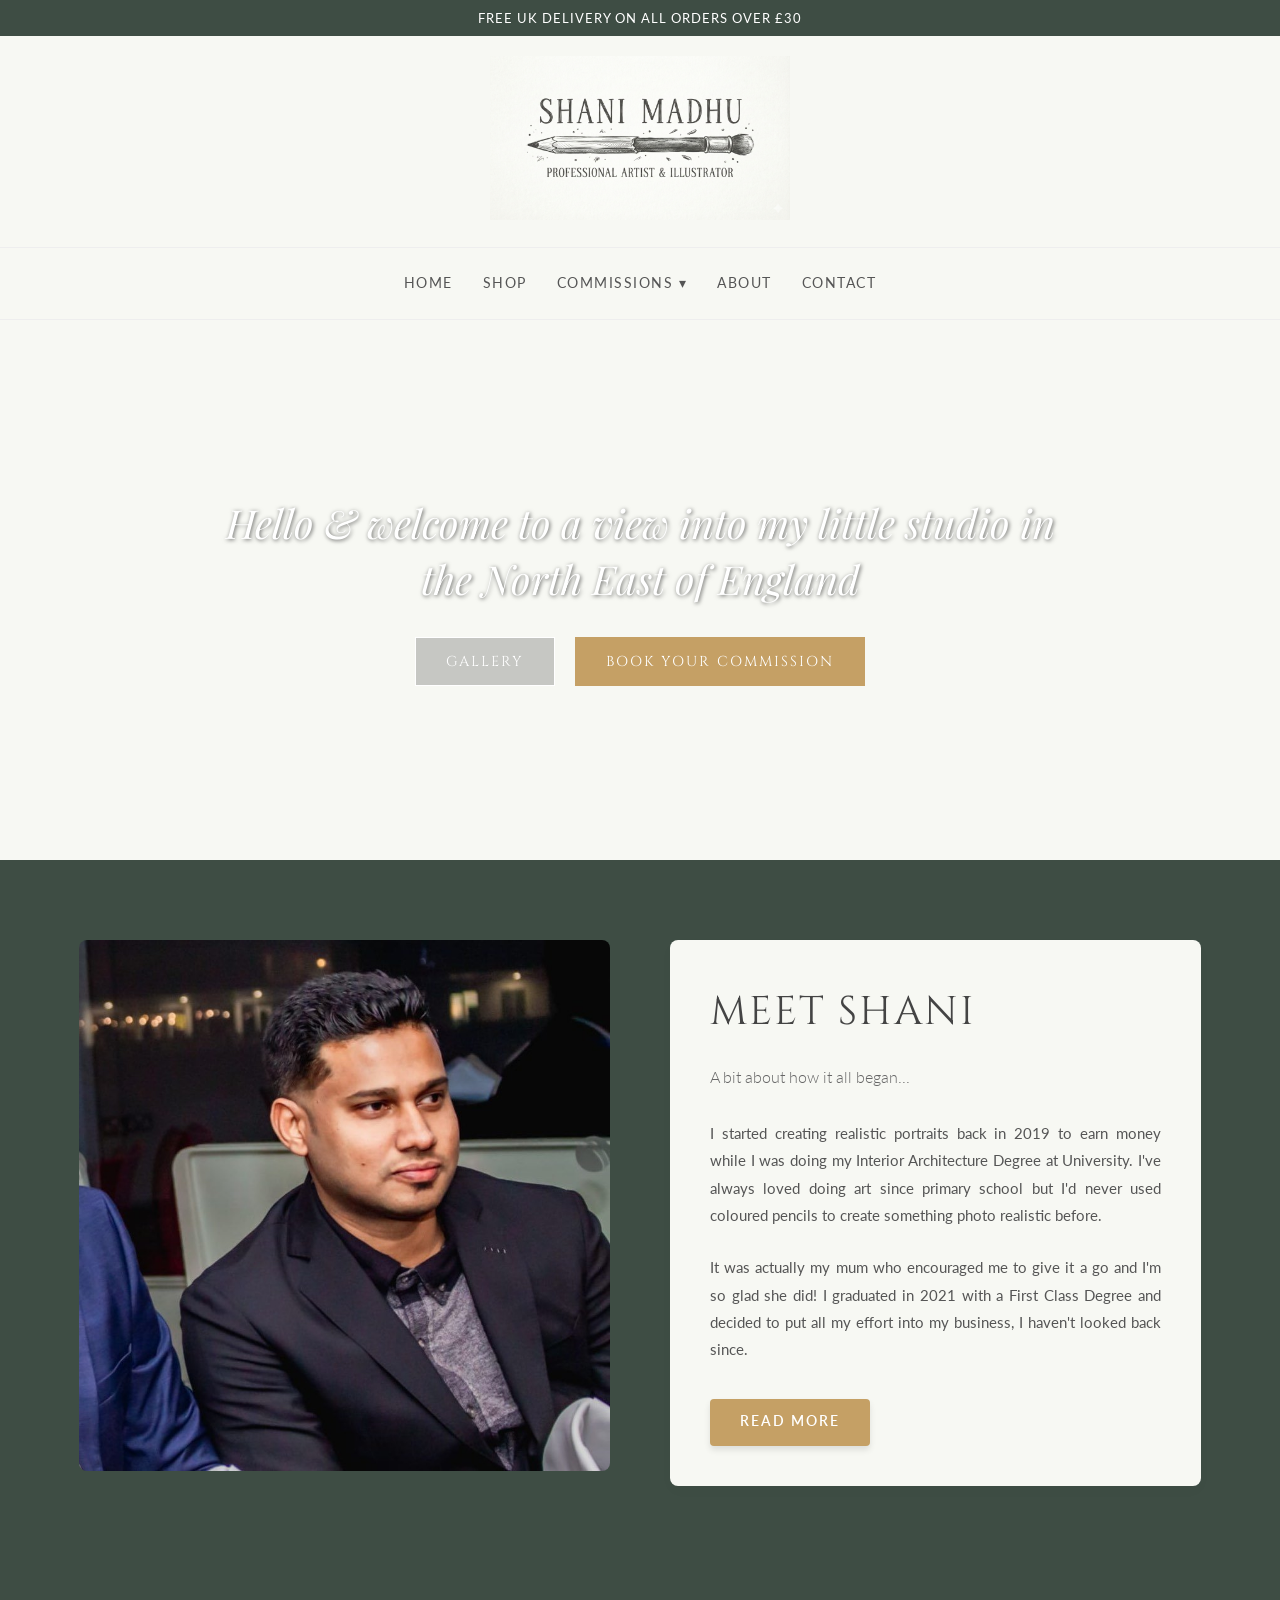
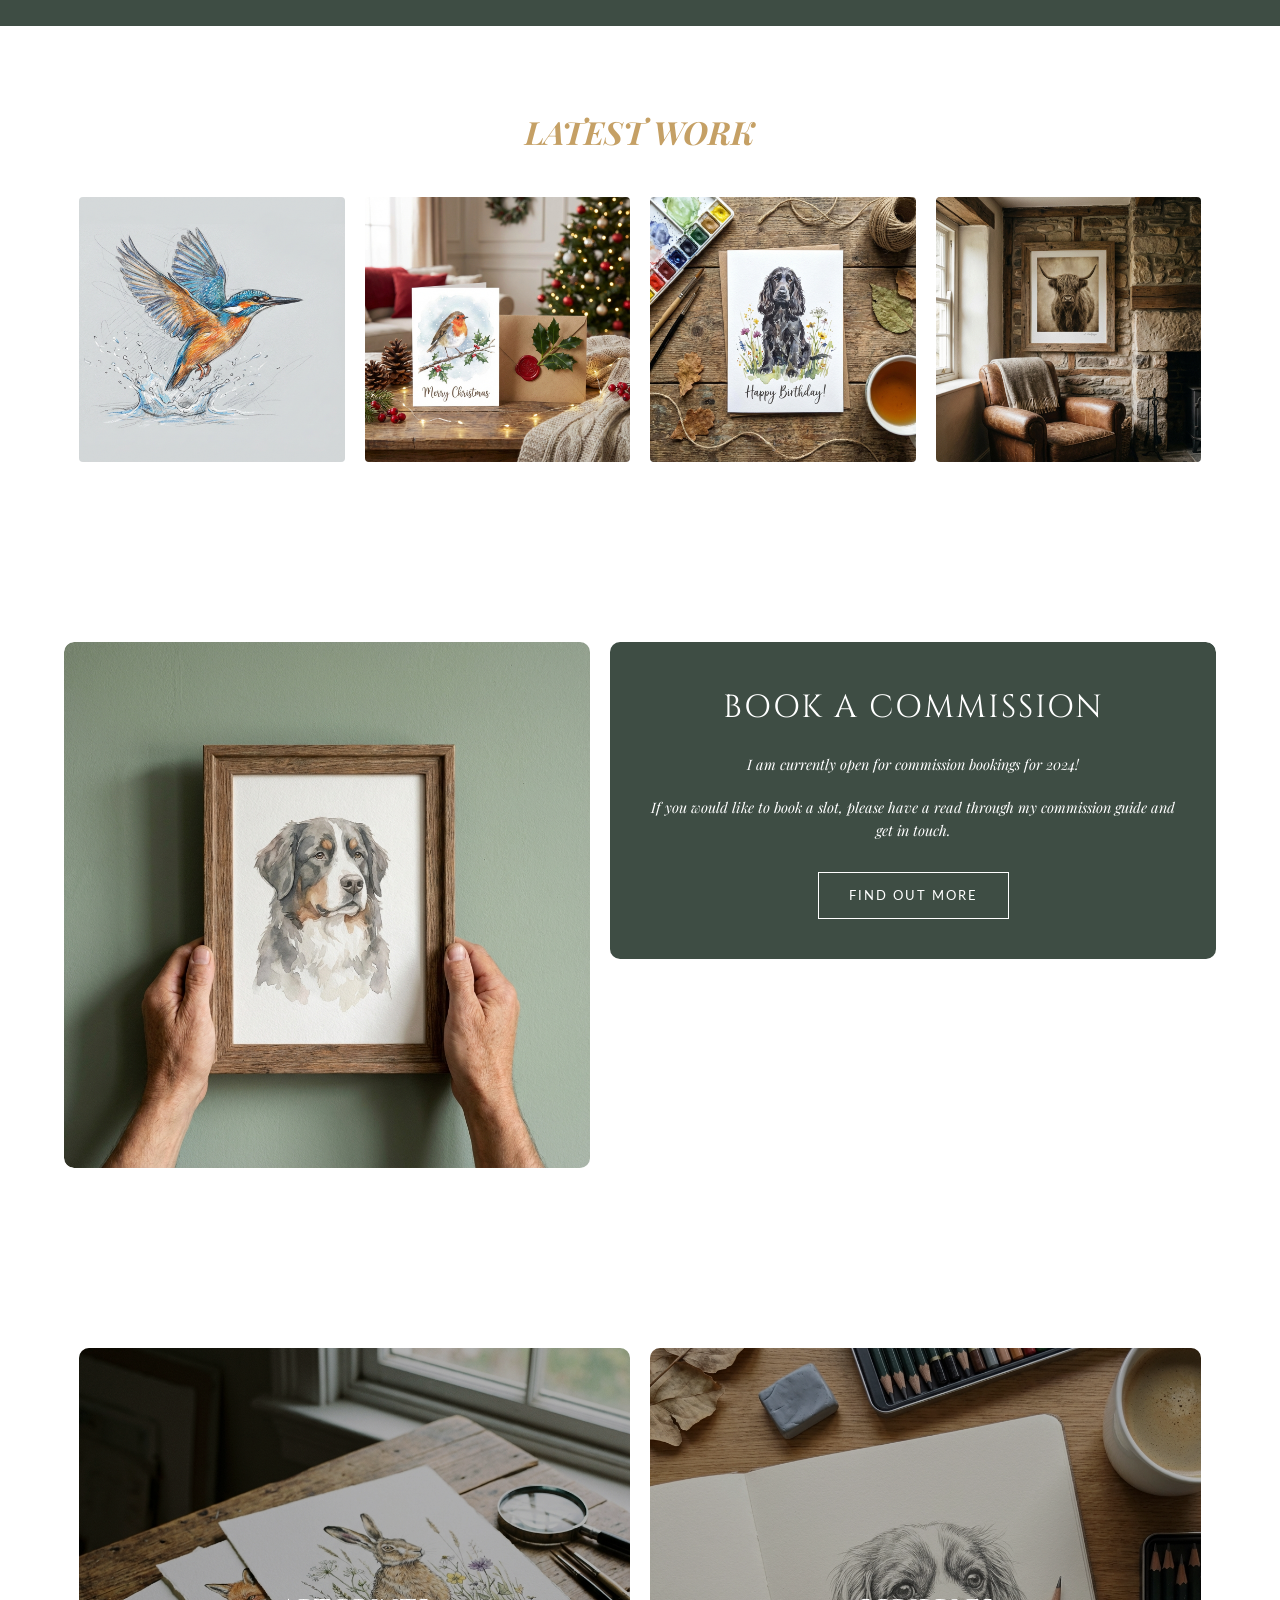
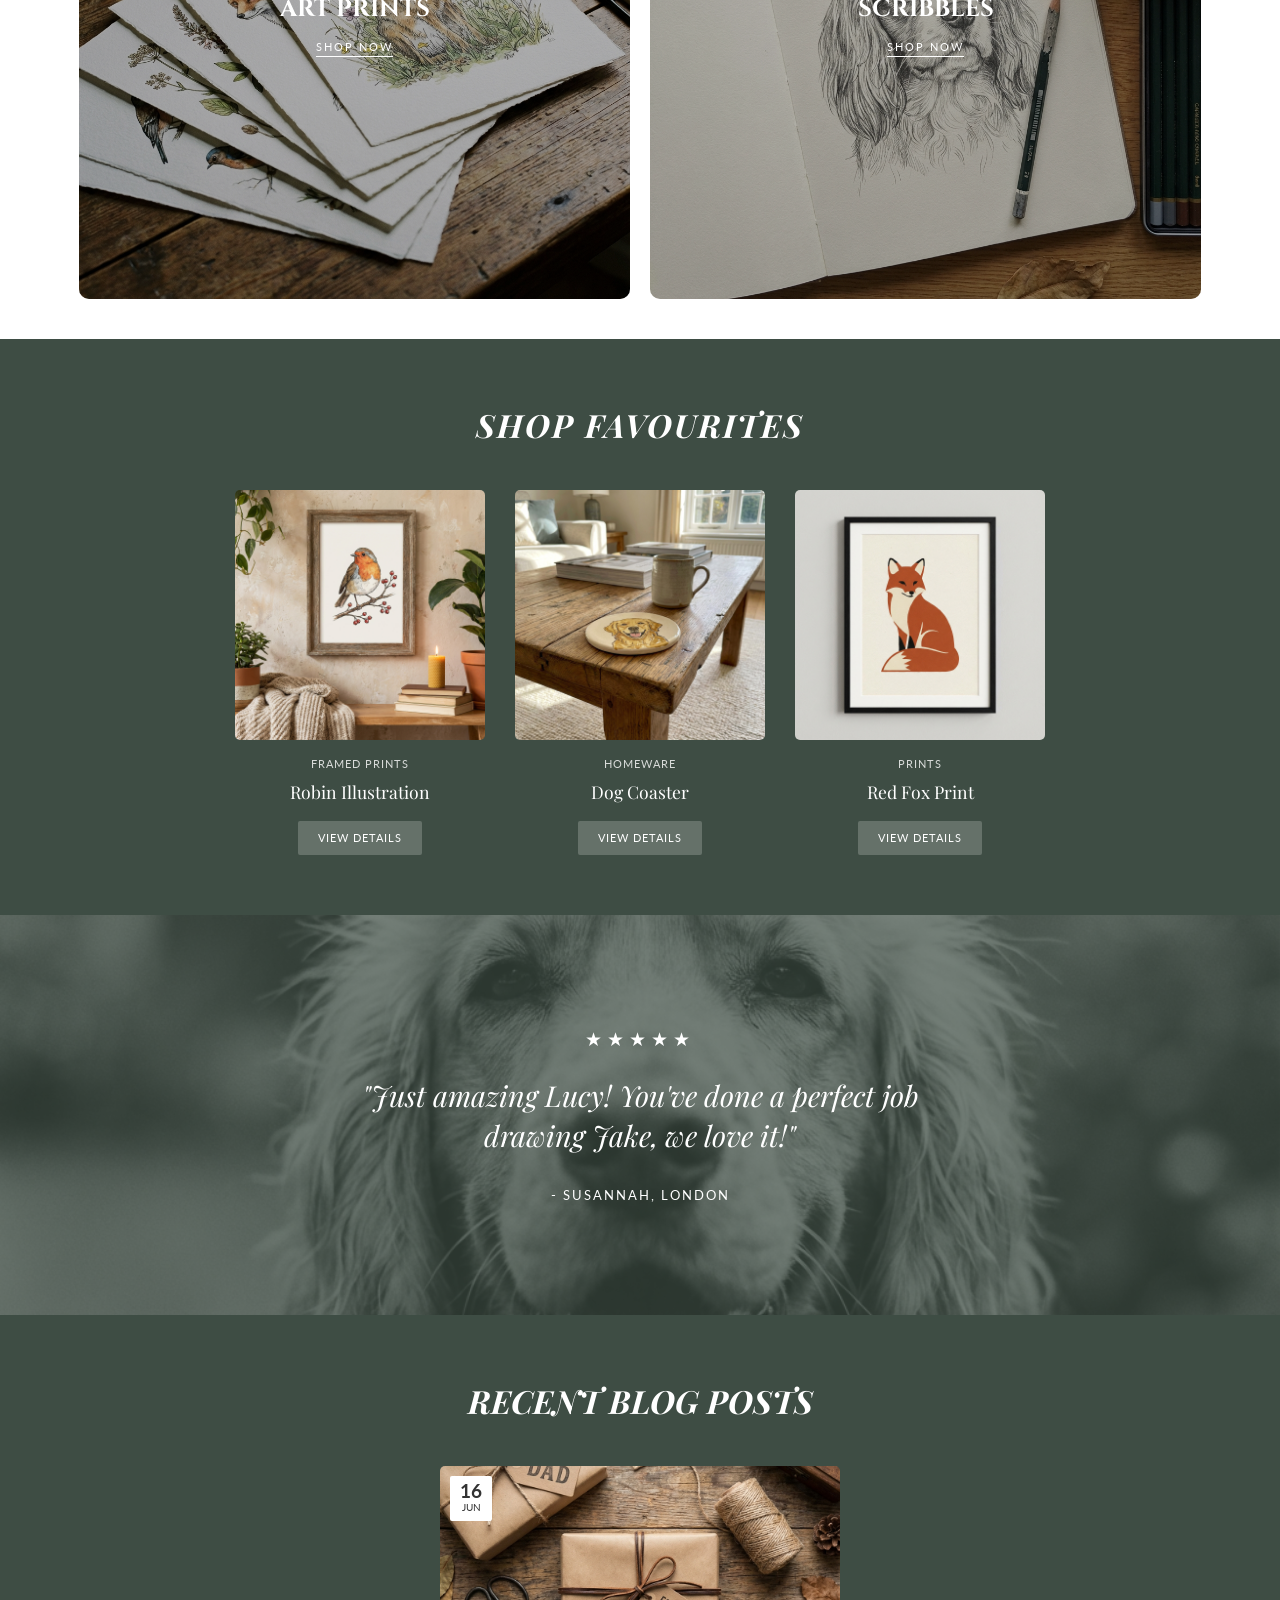
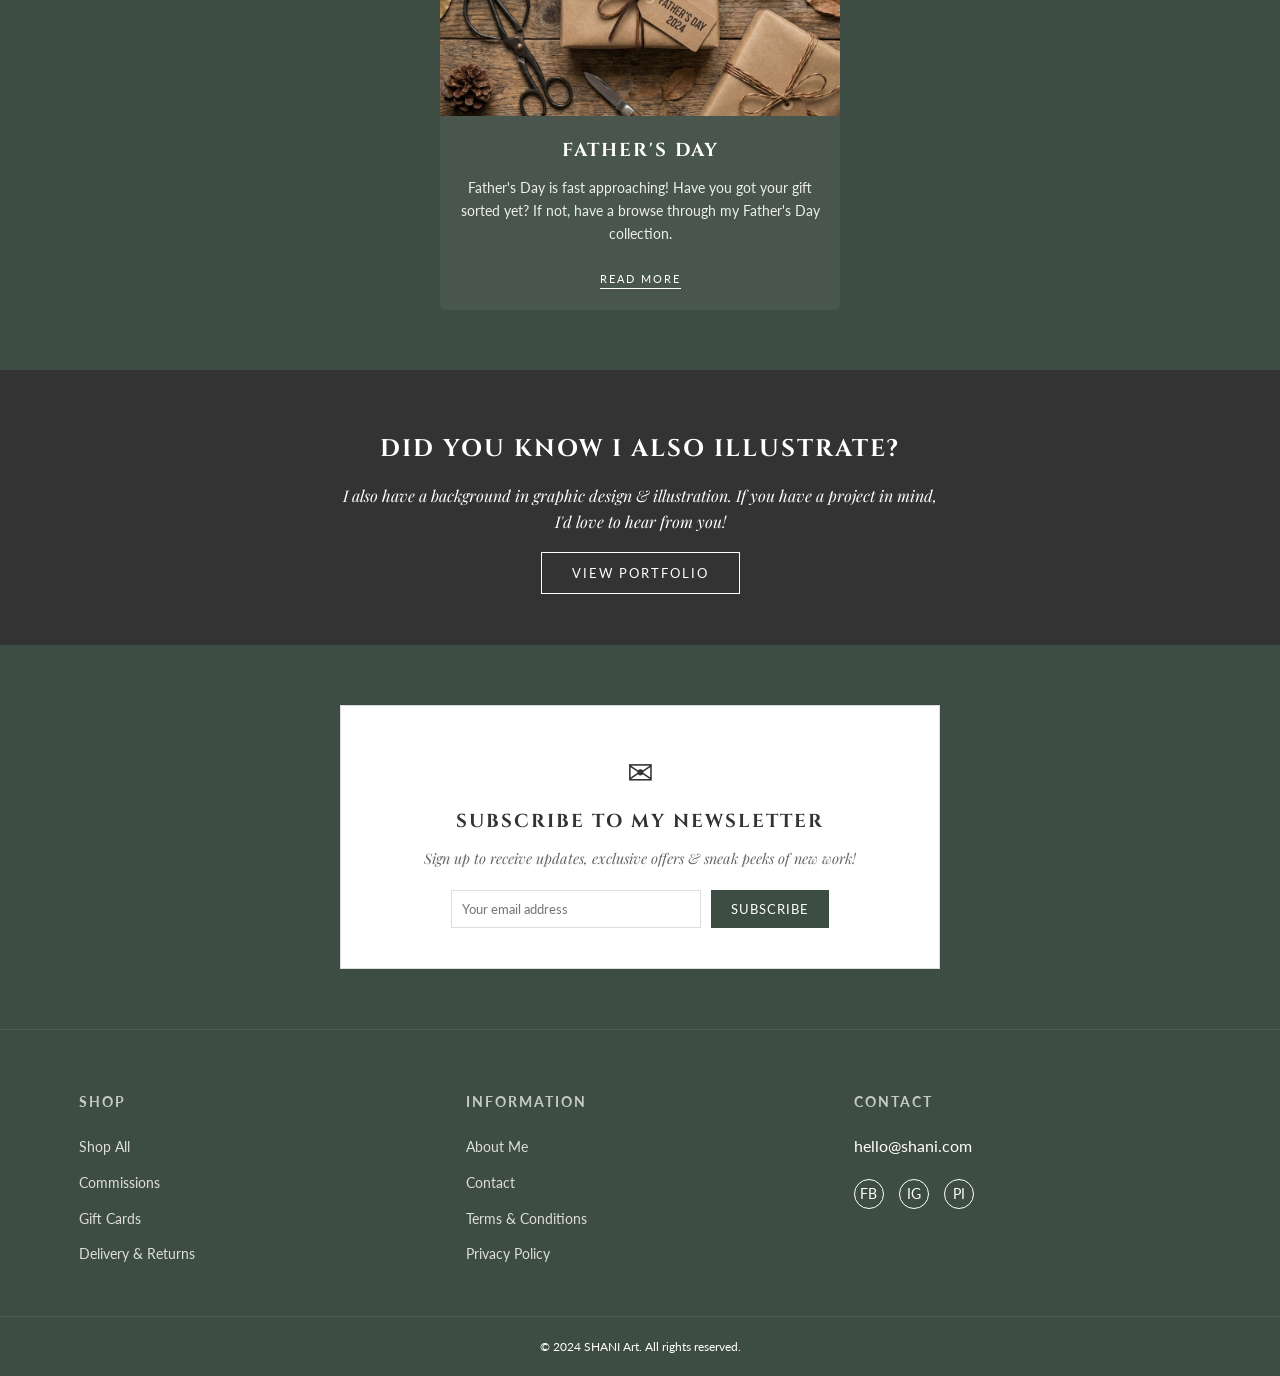
==== index.html @ a743edb6 "file uploading file uploading" ====
<!DOCTYPE html>
<html lang="en">

<head>
    <meta charset="UTF-8">
    <meta name="viewport" content="width=device-width, initial-scale=1.0">
    <title>SHANI Art - Multimedia Artist & Illustrator</title>
    <link rel="stylesheet" href="style.css">
    <link rel="preconnect" href="https://fonts.googleapis.com">
    <link rel="preconnect" href="https://fonts.gstatic.com" crossorigin>
    <link
        href="https://fonts.googleapis.com/css2?family=Cinzel:wght@400;500;600&family=Lato:wght@300;400;700&family=Playfair+Display:ital,wght@0,400;0,600;1,400&display=swap"
        rel="stylesheet">
    <script src="script.js" defer></script>
</head>

<body>
    <header class="main-header">
        <div class="top-bar">
            <span>Free UK Delivery on all orders over £30</span>
        </div>
        <div class="logo-container">
            <a href="index.html"><img src="assets/images/logo.png" alt="Shani Madhu - Professional Artist & Illustrator"
                    class="logo-img"></a>
        </div>
        <nav class="main-nav">
            <button class="menu-toggle" aria-label="Toggle navigation">&#9776;</button>
            <ul>
                <li><a href="index.html" class="active">Home</a></li>
                <li><a href="shop.html">Shop</a></li>
                <li>
                    <a href="#">Commissions ▾</a>
                    <ul>
                        <li><a href="gallery.html">Portrait Gallery</a></li>
                        <li><a href="commissions.html">Commission Details</a></li>
                    </ul>
                </li>
                <li><a href="about.html">About</a></li>
                <li><a href="contact.html">Contact</a></li>
            </ul>
        </nav>
    </header>

    <main>
        <section class="hero-section">
            <video autoplay muted loop playsinline class="hero-video">
                <source src="assets/images/imp.mp4" type="video/mp4">
            </video>
            <div class="hero-content">
                <p class="hero-greeting">Hello & welcome to a view into my little studio in the North East of England
                </p>
                <div class="hero-buttons">
                    <a href="gallery.html" class="btn-hero">GALLERY</a>
                    <a href="commissions.html" class="btn-hero btn-secondary">BOOK YOUR COMMISSION</a>
                </div>
            </div>

        </section>

        <section class="about-section">
            <div class="container">
                <div class="meet-grid">
                    <!-- Left Column: Image -->
                    <div class="meet-image-col">
                        <img src="assets/images/profilpicinst.jpg" alt="Shani Madhu In Studio" class="studio-portrait">
                    </div>

                    <!-- Right Column: Text -->
                    <div class="meet-text-col">
                        <h2 class="meet-title">MEET SHANI</h2>
                        <h3 class="meet-subtitle">A bit about how it all began...</h3>

                        <p>I started creating realistic portraits back in 2019 to earn money while I was doing my
                            Interior Architecture Degree at University. I've always loved doing art since primary school
                            but I'd never used coloured pencils to create something photo realistic before.</p>

                        <p>It was actually my mum who encouraged me to give it a go and I'm so glad she did! I graduated
                            in 2021 with a First Class Degree and decided to put all my effort into my business, I
                            haven't looked back since.</p>

                        <a href="about.html" class="btn-text">READ MORE</a>
                    </div>
                </div>
            </div>
        </section>
        <div class="divider-illustration">
            <!-- Can use a repeating background image or SVG here for the trees/houses line -->
        </div>
        </section>

        <section class="home-gallery">
            <div class="container">
                <h2 class="section-title text-center">LATEST WORK</h2>
                <div class="gallery-grid">
                    <div class="gallery-item">
                        <img src="assets/images/hero-about-kingfisher.png" alt="Kingfisher Art">
                    </div>
                    <div class="gallery-item">
                        <img src="assets/images/shop-robin-card.png" alt="Robin Card">
                    </div>
                    <div class="gallery-item">
                        <img src="assets/images/shop-spaniel.png" alt="Spaniel Art">
                    </div>
                    <div class="gallery-item">
                        <img src="assets/images/shop-highland-cow.png" alt="Highland Cow Art">
                    </div>
                </div>
                <div class="text-center" style="margin-top: 30px;">
                    <a href="gallery.html" class="btn-text">VIEW FULL GALLERY</a>
                </div>
            </div>
        </section>
        <section class="commission-section">
            <div class="container commission-container">
                <div class="commission-image">
                    <img src="assets/images/commission-example.png" alt="Framed Commission">
                </div>
                <div class="commission-content">
                    <h2 class="h1">BOOK A COMMISSION</h2>
                    <p>I am currently open for commission bookings for 2024!</p>
                    <p>If you would like to book a slot, please have a read through my commission guide and get in
                        touch.</p>
                    <a href="about.html" class="btn-outline">FIND OUT MORE</a>
                </div>
            </div>
        </section>

        <section class="categories-section">
            <div class="container categories-grid">

                <a href="gallery.html" class="category-card">
                    <img src="assets/images/print-category.png" alt="Art Prints">
                    <div class="category-overlay">
                        <h3>ART PRINTS</h3>
                        <span class="btn-text">SHOP NOW</span>
                    </div>
                </a>
                <a href="commissions.html" class="category-card">
                    <img src="assets/images/scribbles-category.png" alt="Scribbles">
                    <div class="category-overlay">
                        <h3>SCRIBBLES</h3>
                        <span class="btn-text">SHOP NOW</span>
                    </div>
                </a>
            </div>
        </section>

        <section class="shop-favourites">
            <div class="container">
                <h2 class="section-title text-center">SHOP FAVOURITES</h2>
                <div class="shop-grid">
                    <a href="#" class="shop-item">
                        <img src="assets/images/shop-1.png" alt="Shop Item">
                        <div class="shop-details">
                            <span class="shop-subtitle">FRAMED PRINTS</span>
                            <h4>Robin Illustration</h4>
                            <span class="btn-bg">VIEW DETAILS</span>
                        </div>
                    </a>
                    <a href="#" class="shop-item">
                        <img src="assets/images/shop-2.png" alt="Shop Item">
                        <div class="shop-details">
                            <span class="shop-subtitle">HOMEWARE</span>
                            <h4>Dog Coaster</h4>
                            <span class="btn-bg">VIEW DETAILS</span>
                        </div>
                    </a>
                    <a href="#" class="shop-item">
                        <img src="assets/images/shop-3.png" alt="Shop Item">
                        <div class="shop-details">
                            <span class="shop-subtitle">PRINTS</span>
                            <h4>Red Fox Print</h4>
                            <span class="btn-bg">VIEW DETAILS</span>
                        </div>
                    </a>
                </div>
            </div>
        </section>

        <section class="testimonial-section">
            <div class="testimonial-content">
                <div class="stars">★★★★★</div>
                <blockquote>"Just amazing Lucy! You've done a perfect job drawing Jake, we love it!"</blockquote>
                <cite>- SUSANNAH, LONDON</cite>
            </div>
        </section>

        <section class="blog-section">
            <div class="container">
                <h2 class="section-title text-center">RECENT BLOG POSTS</h2>
                <div class="blog-grid">
                    <article class="blog-post">
                        <div class="blog-image">
                            <img src="assets/images/blog-post.png" alt="Father's Day">
                            <div class="blog-date">
                                <span class="day">16</span>
                                <span class="month">JUN</span>
                            </div>
                        </div>
                        <div class="blog-content">
                            <h3>FATHER'S DAY</h3>
                            <p>Father's Day is fast approaching! Have you got your gift sorted yet? If not, have a
                                browse through my Father's Day collection.</p>
                            <a href="#" class="btn-text">READ MORE</a>
                        </div>
                    </article>
                </div>
            </div>
        </section>

        <section class="misc-section">
            <div class="container">
                <h2>DID YOU KNOW I ALSO ILLUSTRATE?</h2>
                <p>I also have a background in graphic design & illustration. If you have a project in mind, I'd love to
                    hear from you!</p>
                <a href="gallery.html" class="btn-outline">VIEW PORTFOLIO</a>
            </div>
        </section>



        <section class="newsletter-section">
            <div class="newsletter-box">
                <i class="envelope-icon">✉</i>
                <h3>SUBSCRIBE TO MY NEWSLETTER</h3>
                <p>Sign up to receive updates, exclusive offers & sneak peeks of new work!</p>
                <form class="newsletter-form">
                    <input type="email" placeholder="Your email address">
                    <button type="submit">SUBSCRIBE</button>
                </form>
            </div>
        </section>
    </main>

    <footer class="main-footer">
        <div class="container footer-grid">
            <div class="footer-col">
                <h4>shop</h4>
                <ul>
                    <li><a href="shop.html">Shop All</a></li>
                    <li><a href="commissions.html">Commissions</a></li>
                    <li><a href="#">Gift Cards</a></li>
                    <li><a href="#">Delivery & Returns</a></li>
                </ul>
            </div>
            <div class="footer-col">
                <h4>information</h4>
                <ul>
                    <li><a href="#">About Me</a></li>
                    <li><a href="#">Contact</a></li>
                    <li><a href="#">Terms & Conditions</a></li>
                    <li><a href="#">Privacy Policy</a></li>
                </ul>
            </div>
            <div class="footer-col">
                <h4>contact</h4>
                <p>hello@shani.com</p>
                <div class="social-icons">
                    <a href="#">FB</a>
                    <a href="#">IG</a>
                    <a href="#">PI</a>
                </div>
            </div>
        </div>
        <div class="footer-bottom">
            <p>&copy; 2024 SHANI Art. All rights reserved.</p>
        </div>
    </footer>
</body>

</html>
---- style.css ----
:root {
    --color-primary: #3E4D44;
    /* Dark Sage Green */
    --color-secondary: #C5A065;
    /* Gold/Beige */
    --color-text-main: #333333;
    --color-text-light: #ffffff;
    --color-bg-light: #f9f9f9;
    --font-heading: 'Cinzel', serif;
    --font-subheading: 'Playfair Display', serif;
    --font-body: 'Lato', sans-serif;
    --btn-border: 1px solid #fff;
    --btn-padding: 12px 30px;
}

* {
    box-sizing: border-box;
    margin: 0;
    padding: 0;
}

body {
    font-family: var(--font-body);
    color: var(--color-text-main);
    line-height: 1.6;
    background-color: #ffffff;
    overflow-x: hidden;
}

img {
    max-width: 100%;
    display: block;
}

a {
    text-decoration: none;
    color: inherit;
    transition: color 0.3s ease;
}

ul {
    list-style: none;
}

/* Typography Utility Classes */
.h1,
.h2,
.h3 {
    font-family: var(--font-heading);
    font-weight: 400;
}

.text-center {
    text-align: center;
}

.container {
    width: 90%;
    max-width: 1200px;
    margin: 0 auto;
    padding: 0 15px;
}


/* Updated Product Card Grid Design matching screenshot */

.products-grid {
    display: grid;
    grid-template-columns: repeat(auto-fill, minmax(240px, 1fr));
    gap: 50px 30px;
}

.product-card {
    border: none;
    padding: 0;
    background: transparent;
    text-align: left;
    transition: transform 0.3s ease;
}

.product-card:hover {
    box-shadow: none;
    transform: none;
    /* Removed lift, keeping it simple as per screenshot */
}

.product-image {
    position: relative;
    margin-bottom: 20px;
    border-radius: 20px;
    /* Distinct rounded corners */
    overflow: hidden;
    aspect-ratio: 1/1;
    background-color: #f4f4f4;
}

.product-image img {
    width: 100%;
    height: 100%;
    object-fit: cover;
    transition: transform 0.5s ease;
}

/* Quick View Overlay */
.product-image::after {
    content: 'Quick View';
    position: absolute;
    bottom: 0;
    left: 0;
    width: 100%;
    padding: 10px;
    background: rgba(255, 255, 255, 0.7);
    text-align: center;
    font-family: 'Playfair Display', serif;
    font-size: 0.9rem;
    color: #444;
    opacity: 0;
    transition: opacity 0.3s ease;
}

.product-image:hover::after {
    opacity: 1;
}

/* Badge Style */
.badge {
    position: absolute;
    top: 15px;
    left: 15px;
    background-color: #A64B29;
    /* Burnt orange color from screenshot */
    color: #fff;
    font-size: 0.7rem;
    padding: 4px 12px;
    border-radius: 20px;
    /* Pill shape */
    font-family: 'Cinzel', serif;
    letter-spacing: 1px;
    text-transform: uppercase;
    box-shadow: none;
    z-index: 10;
}

.badge.new {
    background-color: #A64B29;
}

.badge.sale {
    background-color: #C15B5B;
}

/* Typography */
.product-info h4 {
    font-family: 'Playfair Display', serif;
    font-size: 1.2rem;
    color: #444;
    font-weight: 400;
    line-height: 1.3;
    margin-bottom: 5px;
    min-height: auto;
}

.product-info h4 a {
    color: #555;
    text-decoration: none;
}

.product-info .price {
    font-family: 'Lato', sans-serif;
    color: #666;
    /* Greyer text */
    font-weight: 400;
    font-size: 1rem;
    margin-bottom: 15px;
}

/* Button Style */
.btn-shop-add {
    display: block;
    width: 100%;
    background-color: #6F7D71;
    /* Desaturated Olive Green */
    color: #fff;
    border: none;
    padding: 12px 0;
    font-family: 'Cinzel', serif;
    font-size: 0.85rem;
    letter-spacing: 1px;
    text-transform: uppercase;
    cursor: pointer;
    opacity: 1;
    /* Always visible as per screenshot */
    transform: none;
    border-radius: 4px;
    /* Slight rounded */
    transition: background-color 0.3s ease;
}

.product-card:hover .btn-shop-add {
    background-color: #556257;
    /* Darker olive on hover */
    color: #fff;
    border: none;
    transform: none;
}

.sort-dropdown select {
    font-family: 'Playfair Display', serif;
    color: #555;
}

/* Header Styles */
.top-bar {
    background-color: var(--color-primary);
    color: var(--color-text-light);
    text-align: center;
    padding: 8px 0;
    font-size: 0.8rem;
    letter-spacing: 1px;
    text-transform: uppercase;
}

.logo-container {
    text-align: center;
    padding: 30px 0;
}

.logo {
    font-family: var(--font-heading);
    font-size: 2.5rem;
    letter-spacing: 3px;
    margin-bottom: 5px;
    color: #000;
}

.tagline {
    font-family: var(--font-subheading);
    font-style: italic;
    color: #666;
    font-size: 1rem;
    letter-spacing: 1px;
}

.main-nav {
    border-top: 1px solid #eee;
    border-bottom: 1px solid #eee;
    padding: 15px 0;
    background-color: #f7f8f3;
    /* Match logo background */
    position: relative;
    z-index: 100;
}

.main-nav ul {
    display: flex;
    justify-content: center;
    gap: 30px;
    margin: 0;
    padding: 0;
}

.main-nav a {
    text-transform: uppercase;
    font-size: 0.85rem;
    letter-spacing: 1.5px;
    color: #555;
    font-weight: 400;
    padding: 10px 0;
    display: block;
}

.main-nav a:hover {
    color: var(--color-secondary);
}

/* Dropdown Container */
.main-nav ul li {
    position: relative;
    display: inline-block;
}

/* Dropdown Content (Hidden by Default) */
.main-nav ul ul {
    visibility: hidden;
    opacity: 0;
    position: absolute;
    top: 100%;
    left: 50%;
    transform: translateX(-50%);
    background-color: #fff;
    min-width: 220px;
    box-shadow: 0 8px 16px rgba(0, 0, 0, 0.1);
    z-index: 1000;
    padding: 10px 0;
    display: block;
    /* Overrides flex from parent ul */
    border-radius: 4px;
    transition: all 0.3s ease;
    border-top: 2px solid var(--color-secondary);
}

/* Dropdown Links */
.main-nav ul ul li {
    display: block;
    text-align: center;
}

.main-nav ul ul li a {
    padding: 12px 20px;
    text-transform: uppercase;
    font-size: 0.8rem;
    color: #555;
    white-space: nowrap;
}

.main-nav ul ul li a:hover {
    background-color: #f9f9f9;
    color: var(--color-secondary);
}

/* Show Dropdown on Hover */
.main-nav ul li:hover>ul,
.main-nav ul li:focus-within>ul {
    visibility: visible;
    opacity: 1;
    transform: translateX(-50%) translateY(10px);
}

/* Mobile Dropdown styles handled in media query below */

/* Mobile Menu Toggle */
.menu-toggle {
    display: none;
    background: none;
    border: none;
    font-size: 1.5rem;
    cursor: pointer;
    color: #333;
    position: absolute;
    right: 20px;
    top: 50%;
    transform: translateY(-50%);
}

@media (max-width: 768px) {
    .menu-toggle {
        display: block;
    }

    .main-nav ul {
        display: none;
        flex-direction: column;
        width: 100%;
        background-color: #fff;
        position: absolute;
        top: 100%;
        left: 0;
        border-bottom: 1px solid #eee;
        padding: 20px;
        box-shadow: 0 5px 10px rgba(0, 0, 0, 0.05);
        gap: 0;
        /* Reset gap for list items */
        text-align: center;
    }

    .main-nav ul.active {
        display: flex;
    }

    .main-nav ul li {
        display: block;
        width: 100%;
    }

    /* Mobile Dropdown Reset */
    .main-nav ul ul {
        position: relative;
        visibility: visible;
        opacity: 1;
        transform: none;
        box-shadow: none;
        min-width: 100%;
        left: 0;
        top: 0;
        background-color: #f9f9f9;
        display: none;
        /* Collapsed by default on mobile? Or just show all? Let's show all for simplicity or toggle */
        padding: 0;
        border-top: none;
    }

    .main-nav ul li:hover>ul {
        display: block;
        transform: none;
    }
}

/* Hero Section */
.hero-section {
    height: 60vh;
    /* Reduced height to show 'About' teasingly */
    min-height: 500px;
    background-color: #f7f8f3;
    /* Fallback color */
    position: relative;
    display: flex;
    flex-direction: column;
    align-items: center;
    justify-content: center;
    text-align: center;
    overflow: hidden;
    /* Ensure video doesn't spill out */
}

/* Video Background */
.hero-video {
    position: absolute;
    top: 0;
    left: 0;
    width: 100%;
    height: 100%;
    object-fit: cover;
    z-index: 1;
    /* Behind content */
    opacity: 0.8;
    /* Slight transparency if needed, or remove */
}

.hero-content {
    position: relative;
    z-index: 2;
    text-align: center;
    color: #fff;
    max-width: 900px;
    /* Allow wider text */
    padding: 0 20px;
    background-color: transparent;
    /* Remove background box */
    backdrop-filter: none;
    /* Remove blur */
}

.hero-greeting {
    font-family: 'Playfair Display', serif;
    /* Or var(--font-heading) if defined as such */
    font-size: 2.5rem;
    /* Large size */
    line-height: 1.4;
    font-style: italic;
    font-weight: 400;
    text-shadow: 1px 1px 4px rgba(0, 0, 0, 0.6);
    /* Strong shadow for readability */
    margin: 0;
}

@media (max-width: 768px) {
    .hero-greeting {
        font-size: 1.8rem;
    }
}

.hero-greeting .highlight {
    font-family: var(--font-heading);
    background-color: var(--color-secondary);
    color: #fff;
    padding: 2px 10px;
    font-style: normal;
    text-transform: uppercase;
    font-size: 1.5rem;
    letter-spacing: 2px;
    margin-right: 5px;
    display: inline-block;
    vertical-align: middle;
}


.hero-buttons {
    margin-top: 30px;
    display: flex;
    gap: 20px;
    justify-content: center;
    flex-wrap: wrap;
}

.btn-hero {
    display: inline-block;
    padding: 12px 30px;
    border: 1px solid #fff;
    color: #fff;
    text-transform: uppercase;
    text-decoration: none;
    font-family: var(--font-heading);
    font-size: 0.9rem;
    letter-spacing: 2px;
    transition: all 0.3s ease;
    background-color: rgba(0, 0, 0, 0.2);
}

.btn-hero:hover {
    background-color: #fff;
    color: var(--color-primary);
}

.btn-hero.btn-secondary {
    background-color: var(--color-secondary);
    border-color: var(--color-secondary);
}

.btn-hero.btn-secondary:hover {
    background-color: #fff;
    color: var(--color-secondary);
    border-color: #fff;
}

@media (max-width: 480px) {
    .hero-buttons {
        flex-direction: column;
        gap: 15px;
    }
}



/* About Section */
.about-section {
    background-color: var(--color-primary);
    color: #fff;
    padding: 80px 0 40px;
    position: relative;
    border-bottom: 20px solid #fff;
    /* Placeholder for divider if needed */
}

.about-container {
    display: flex;
    align-items: center;
    justify-content: center;
    gap: 60px;
    flex-wrap: wrap;
}

.about-image {
    position: relative;
    width: 300px;
    height: 300px;
}

.about-image img {
    width: 100%;
    height: 100%;
    object-fit: cover;
    border-radius: 50%;
    border: 5px solid #fff;
    position: relative;
    z-index: 2;
}

.about-text {
    max-width: 500px;
}

.section-title {
    font-family: var(--font-subheading);
    font-style: italic;
    font-size: 2rem;
    margin-bottom: 20px;
    color: var(--color-secondary);
}

.about-text p {
    margin-bottom: 15px;
    font-size: 0.95rem;
    font-weight: 300;
}

.btn-text {
    display: inline-block;
    color: #fff;
    text-transform: uppercase;
    font-size: 0.7rem;
    letter-spacing: 2px;
    margin-top: 10px;
    border-bottom: 1px solid transparent;
}

.btn-text:hover {
    border-bottom-color: var(--color-secondary);
}

/* Commission Section */
.commission-section {
    padding: 60px 0;
    background-color: #fff;
}

.commission-container {
    display: flex;
    align-items: center;
    justify-content: center;
    gap: 40px;
    flex-wrap: wrap;
    background-color: var(--color-primary);
    /* Use primary color for the card background if needed, but screenshot shows image + text block */
    /* Looking at screenshot again: The commission section has a large image on left, and a dark box on right (or overlaid) */
    /* Let's try to match the "Image Left, Text Right" block style typical of the reference */
    border-radius: 10px;
    overflow: hidden;
    padding: 0;
}

.commission-container {
    /* Resetting container for this specific look */
    background: transparent;
    gap: 20px;
}

.commission-image {
    flex: 1;
    min-width: 300px;
}

.commission-image img {
    width: 100%;
    display: block;
    border-radius: 10px;
}

.commission-content {
    flex: 1;
    min-width: 300px;
    background-color: var(--color-primary);
    /* Or a similar dark grey/green */
    color: #fff;
    padding: 40px;
    text-align: center;
    display: flex;
    flex-direction: column;
    align-items: center;
    justify-content: center;
    border-radius: 10px;
    height: 100%;
    /* Match image height if possible */
    align-self: stretch;
}

.commission-content h2 {
    color: #fff;
    margin-bottom: 20px;
    font-size: 2rem;
    letter-spacing: 2px;
}

.commission-content p {
    margin-bottom: 20px;
    font-size: 0.9rem;
    font-style: italic;
    font-family: var(--font-subheading);
}

.btn-outline {
    border: 1px solid #fff;
    padding: 12px 30px;
    color: #fff;
    text-transform: uppercase;
    font-size: 0.8rem;
    letter-spacing: 2px;
    margin-top: 10px;
}

.btn-outline:hover {
    background-color: #fff;
    color: var(--color-primary);
}

/* Categories Section */
.categories-section {
    padding: 40px 0;
}

.categories-grid {
    display: grid;
    grid-template-columns: repeat(auto-fit, minmax(300px, 1fr));
    gap: 20px;
}

.category-card {
    position: relative;
    border-radius: 10px;
    overflow: hidden;
    display: block;
    aspect-ratio: 1/1;
    /* Square cards */
}

.category-card img {
    width: 100%;
    height: 100%;
    object-fit: cover;
    transition: transform 0.5s ease;
}

.category-card:hover img {
    transform: scale(1.05);
}

.category-overlay {
    position: absolute;
    top: 0;
    left: 0;
    width: 100%;
    height: 100%;
    background: rgba(0, 0, 0, 0.3);
    display: flex;
    flex-direction: column;
    align-items: center;
    justify-content: center;
    color: #fff;
    opacity: 1;
    transition: opacity 0.3s ease;
}

.category-overlay h3 {
    font-family: var(--font-heading);
    font-size: 1.5rem;
}

.category-overlay .btn-text {
    border-bottom: 1px solid #fff;
}

/* Shop Favourites */
.shop-favourites {
    padding: 60px 0;
    background-color: var(--color-primary);
    color: #fff;
}

.shop-favourites .section-title {
    color: #fff;
    margin-bottom: 40px;
    letter-spacing: 2px;
}

.shop-grid {
    display: flex;
    justify-content: center;
    gap: 30px;
    flex-wrap: wrap;
}

.shop-item {
    width: 250px;
    text-align: center;
    color: #fff;
    display: block;
}

.shop-item img {
    border-radius: 5px;
    margin-bottom: 15px;
    transition: transform 0.3s ease;
}

.shop-item:hover img {
    transform: translateY(-5px);
}

.shop-subtitle {
    display: block;
    font-size: 0.7rem;
    letter-spacing: 1px;
    margin-bottom: 5px;
    text-transform: uppercase;
    opacity: 0.8;
}

.shop-item h4 {
    font-family: var(--font-subheading);
    font-size: 1.1rem;
    margin-bottom: 15px;
    font-weight: 400;
}

.btn-bg {
    display: inline-block;
    background-color: rgba(255, 255, 255, 0.2);
    padding: 8px 20px;
    font-size: 0.7rem;
    letter-spacing: 1px;
    border-radius: 2px;
    transition: background-color 0.3s ease;
}

.shop-item:hover .btn-bg {
    background-color: var(--color-secondary);
}

/* Testimonial Section */
.testimonial-section {
    height: 400px;
    background-image: url('assets/images/testimonial-bg.png');
    background-size: cover;
    background-position: center;
    position: relative;
    display: flex;
    align-items: center;
    justify-content: center;
}

.testimonial-section::before {
    content: '';
    position: absolute;
    top: 0;
    left: 0;
    width: 100%;
    height: 100%;
    background: rgba(62, 77, 68, 0.7);
    /* Dark green overlay */
}

.testimonial-content {
    position: relative;
    z-index: 1;
    text-align: center;
    color: #fff;
    padding: 0 20px;
    max-width: 700px;
}

.stars {
    color: #fff;
    letter-spacing: 5px;
    margin-bottom: 20px;
    font-size: 1.2rem;
}

blockquote {
    font-family: var(--font-subheading);
    font-size: 1.8rem;
    font-style: italic;
    line-height: 1.4;
    margin-bottom: 30px;
}

cite {
    font-style: normal;
    font-size: 0.8rem;
    letter-spacing: 2px;
    text-transform: uppercase;
    display: block;
}

/* Blog Section */
.blog-section {
    padding: 60px 0;
    background-color: var(--color-primary);
    color: #fff;
}

.blog-section .section-title {
    color: #fff;
    margin-bottom: 40px;
}

.blog-grid {
    display: flex;
    justify-content: center;
}

.blog-post {
    max-width: 400px;
    background-color: rgba(255, 255, 255, 0.05);
    /* Slight highlight */
    border-radius: 5px;
    overflow: hidden;
}

.blog-image {
    position: relative;
    height: 250px;
}

.blog-image img {
    width: 100%;
    height: 100%;
    object-fit: cover;
}

.blog-date {
    position: absolute;
    top: 10px;
    left: 10px;
    background-color: #fff;
    color: #333;
    padding: 5px 10px;
    text-align: center;
    border-radius: 2px;
}

.blog-date .day {
    display: block;
    font-size: 1.2rem;
    font-weight: 700;
    line-height: 1;
}

.blog-date .month {
    display: block;
    font-size: 0.6rem;
    text-transform: uppercase;
}

.blog-content {
    padding: 20px;
    text-align: center;
}

.blog-content h3 {
    font-family: var(--font-heading);
    margin-bottom: 10px;
    letter-spacing: 2px;
}

.blog-content p {
    font-size: 0.9rem;
    margin-bottom: 15px;
    opacity: 0.9;
}

.blog-content .btn-text {
    border-bottom: 1px solid #fff;
}

/* Misc Section */
.misc-section {
    padding: 60px 0;
    background-color: #333;
    /* Darker background */
    color: #fff;
    text-align: center;
}

.misc-section h2 {
    font-family: var(--font-heading);
    margin-bottom: 15px;
    letter-spacing: 2px;
}

.misc-section p {
    max-width: 600px;
    margin: 0 auto 25px;
    font-style: italic;
    font-family: var(--font-subheading);
}

/* Newsletter Section */
.newsletter-section {
    padding: 60px 0;
    background-color: var(--color-primary);
    display: flex;
    justify-content: center;
}

.newsletter-box {
    background-color: #fff;
    padding: 40px;
    text-align: center;
    max-width: 600px;
    width: 90%;
    border: 1px solid #ddd;
    /* Example border */
}

.envelope-icon {
    font-size: 2rem;
    color: #333;
    display: block;
    margin-bottom: 10px;
    font-style: normal;
}

.newsletter-box h3 {
    font-family: var(--font-heading);
    margin-bottom: 10px;
    color: #333;
    letter-spacing: 2px;
}

.newsletter-box p {
    color: #666;
    margin-bottom: 20px;
    font-size: 0.9rem;
    font-style: italic;
    font-family: var(--font-subheading);
}

.newsletter-form {
    display: flex;
    gap: 10px;
    flex-wrap: wrap;
    justify-content: center;
}

.newsletter-form input {
    padding: 10px;
    border: 1px solid #ddd;
    width: 250px;
    font-family: var(--font-body);
}

.newsletter-form button {
    background-color: var(--color-primary);
    color: #fff;
    border: none;
    padding: 10px 20px;
    text-transform: uppercase;
    letter-spacing: 1px;
    cursor: pointer;
    font-family: var(--font-body);
    transition: background-color 0.3s ease;
}

.newsletter-form button:hover {
    background-color: var(--color-secondary);
}

/* Footer */
.main-footer {
    background-color: #3e4d44;
    /* Dark green matching primary roughly */
    color: #fff;
    padding: 60px 0 20px;
    border-top: 1px solid rgba(255, 255, 255, 0.1);
}

.footer-grid {
    display: grid;
    grid-template-columns: repeat(auto-fit, minmax(200px, 1fr));
    gap: 40px;
    text-align: left;
    margin-bottom: 40px;
}

.footer-col h4 {
    text-transform: uppercase;
    letter-spacing: 2px;
    margin-bottom: 20px;
    font-size: 0.9rem;
    opacity: 0.7;
}

.footer-col ul li {
    margin-bottom: 10px;
}

.footer-col ul li a {
    font-size: 0.85rem;
    color: #ddd;
    transition: color 0.3s ease;
}

.footer-col ul li a:hover {
    color: #fff;
}

.social-icons {
    margin-top: 20px;
    display: flex;
    gap: 15px;
}

.social-icons a {
    font-size: 0.9rem;
    border: 1px solid #fff;
    width: 30px;
    height: 30px;
    display: flex;
    align-items: center;
    justify-content: center;
    border-radius: 50%;
    transition: background-color 0.3s ease, color 0.3s ease;
}

.social-icons a:hover {
    background-color: #fff;
    color: var(--color-primary);
}

.footer-bottom {
    text-align: center;
    border-top: 1px solid rgba(255, 255, 255, 0.1);
    padding-top: 20px;
    font-size: 0.75rem;
}

/* Shop Page Styles */
.shop-hero {
    height: 400px;
    /* Taller hero */
    background-image: url('assets/images/shop-hero-bg.png');
    background-attachment: fixed;
    /* Parallax feel */
    background-size: cover;
    background-position: center;
    display: flex;
    align-items: center;
    justify-content: center;
    margin-bottom: 60px;
    position: relative;
    box-shadow: inset 0 0 100px rgba(0, 0, 0, 0.3);
}

.shop-hero::before {
    content: '';
    position: absolute;
    top: 0;
    left: 0;
    width: 100%;
    height: 100%;
    background: rgba(0, 0, 0, 0.3);
}

.shop-hero-content {
    position: relative;
    z-index: 1;
    color: #fff;
    text-align: center;
}

.shop-hero h1 {
    font-family: 'Cinzel', serif;
    font-size: 4rem;
    letter-spacing: 8px;
    text-transform: uppercase;
    color: #fff;
    text-shadow: 2px 2px 4px rgba(0, 0, 0, 0.4);
    border-bottom: 2px solid rgba(255, 255, 255, 0.7);
    padding-bottom: 10px;
    animation: fadeInDown 1s ease-out;
}

@keyframes fadeInDown {
    from {
        opacity: 0;
        transform: translateY(-20px);
    }

    to {
        opacity: 1;
        transform: translateY(0);
    }
}

.shop-main {
    padding: 0 0 60px;
    background-color: #fff;
    min-height: 80vh;
}

.shop-layout {
    display: flex;
    gap: 40px;
}

.shop-sidebar {
    width: 200px;
    /* Thinner sidebar as per screenshot */
    flex-shrink: 0;
    padding-right: 40px;
    /* More breathing room */
}

/* Enhancements for "More Attractive" Look */
.shop-sidebar .filter-group h3 {
    border-bottom: 1px solid #eee;
    padding-bottom: 10px;
    font-family: 'Playfair Display', serif;
    letter-spacing: 1px;
}

.shop-sidebar ul li a {
    transition: all 0.3s ease;
    padding: 8px 0;
    position: relative;
    display: inline-block;
}

.shop-sidebar ul li a::after {
    content: '';
    position: absolute;
    width: 0;
    height: 1px;
    bottom: 5px;
    left: 0;
    background-color: var(--color-primary);
    transition: width 0.3s;
}

.shop-sidebar ul li a:hover::after,
.shop-sidebar ul li a.active::after {
    width: 100%;
}

@media (max-width: 768px) {
    .shop-layout {
        flex-direction: column;
    }

    .shop-sidebar {
        width: 100%;
        margin-bottom: 30px;
    }
}

/* Commission & Gallery Styles */

.commission-hero {
    height: 400px;
    background-size: cover;
    background-position: center;
    position: relative;
    display: flex;
    align-items: center;
    justify-content: center;
    margin-bottom: 60px;
}

.commission-hero::before {
    content: '';
    position: absolute;
    top: 0;
    left: 0;
    width: 100%;
    height: 100%;
    background: rgba(0, 0, 0, 0.4);
}

.commission-hero .hero-content {
    position: relative;
    z-index: 2;
    text-align: center;
    color: #fff;
}

.commission-hero h1 {
    font-size: 3.5rem;
    font-family: 'Cinzel', serif;
    letter-spacing: 5px;
    margin-bottom: 30px;
}



.btn-hero-outline {
    border: 1px solid #fff;
    color: #fff;
    padding: 12px 30px;
    text-transform: uppercase;
    letter-spacing: 2px;
    text-decoration: none;
    font-size: 0.8rem;
    transition: all 0.3s;
}

.btn-hero-outline:hover {
    background: #fff;
    color: #333;
}

/* Commission Process Steps */
.commission-intro {
    text-align: center;
    margin-bottom: 60px;
}

.process-steps {
    display: flex;
    justify-content: center;
    align-items: flex-start;
    gap: 30px;
    margin-bottom: 40px;
}

.step {
    flex: 1;
    max-width: 300px;
}

.step h3 {
    font-family: 'Cinzel', serif;
    color: var(--color-primary);
    margin-bottom: 10px;
    font-size: 1.1rem;
}

.step-divider {
    width: 1px;
    height: 80px;
    background: #ccc;
    margin-top: 10px;
}

/* Pricing Table */
.pricing-section {
    background-color: #f7f7f7;
    padding: 60px 20px;
    text-align: center;
    margin-bottom: 60px;
}

.pricing-section h2 {
    font-family: 'Cinzel', serif;
    color: #444;
    margin-bottom: 30px;
    letter-spacing: 2px;
}

.pricing-table-container {
    max-width: 800px;
    margin: 0 auto 20px;
    background: #fff;
    box-shadow: 0 5px 15px rgba(0, 0, 0, 0.05);
}

.pricing-table {
    width: 100%;
    border-collapse: collapse;
}

.pricing-table th,
.pricing-table td {
    padding: 20px;
    border-bottom: 1px solid #eee;
    font-family: 'Lato', sans-serif;
}

.pricing-table th {
    background-color: var(--color-primary);
    color: #fff;
    font-family: 'Playfair Display', serif;
    letter-spacing: 1px;
    font-weight: 400;
}

.pricing-table tr:last-child td {
    border-bottom: none;
}

/* Info Grid */
.info-grid {
    display: grid;
    grid-template-columns: 1fr 1fr;
    gap: 40px;
    margin-bottom: 60px;
    align-items: center;
}

.info-block img {
    width: 100%;
    height: auto;
    border-radius: 4px;
}

.info-block h3 {
    font-family: 'Cinzel', serif;
    color: var(--color-primary);
    margin-bottom: 15px;
    font-size: 1.2rem;
}

/* Gallery Pages */
.gallery-section {
    text-align: center;
    margin-bottom: 80px;
}

.section-title {
    margin-bottom: 40px;
    max-width: 700px;
    margin-left: auto;
    margin-right: auto;
}

.section-title h2 {
    font-family: 'Cinzel', serif;
    font-size: 2rem;
    color: #444;
    margin-bottom: 15px;
    letter-spacing: 3px;
}

.gallery-row {
    display: flex;
    justify-content: center;
    gap: 30px;
    flex-wrap: wrap;
}

.gallery-item {
    flex: 1;
    min-width: 250px;
    max-width: 350px;
}

.gallery-item img {
    width: 100%;
    height: auto;
    display: block;
    mix-blend-mode: multiply;
    /* Helps sketches blend if bg is not pure white */
}

.product-container {
    display: flex;
    gap: 60px;
}

.product-gallery {
    flex: 1;
    background-color: #f9f9f9;
}

.product-gallery img {
    width: 100%;
    height: auto;
    display: block;
}

.product-details {
    flex: 1;
    padding-top: 20px;
}

.breadcrumbs {
    font-size: 0.8rem;
    color: #888;
    margin-bottom: 20px;
    text-transform: uppercase;
    letter-spacing: 1px;
}

.breadcrumbs a {
    color: #333;
}

.product-title {
    font-family: var(--font-heading);
    font-size: 2rem;
    margin-bottom: 10px;
    color: #333;
}

.product-price {
    font-family: var(--font-subheading);
    font-size: 1.5rem;
    color: var(--color-secondary);
    margin-bottom: 30px;
    font-weight: 700;
}


/* Home Page Gallery */
.home-gallery {
    padding: 60px 0;
    background-color: #fff;
}

.gallery-grid {
    display: grid;
    grid-template-columns: repeat(4, 1fr);
    gap: 20px;
    margin-top: 40px;
}

.gallery-item {
    position: relative;
    overflow: hidden;
    border-radius: 4px;
    aspect-ratio: 1/1;
    cursor: pointer;
}

.gallery-item img {
    width: 100%;
    height: 100%;
    object-fit: cover;
    transition: transform 0.5s ease;
}

.gallery-item:hover img {
    transform: scale(1.05);
}

@media (max-width: 992px) {
    .gallery-grid {
        grid-template-columns: repeat(2, 1fr);
    }
}

@media (max-width: 576px) {
    .gallery-grid {
        grid-template-columns: 1fr;
    }
}

.product-description {
    margin-bottom: 30px;
    font-size: 0.95rem;
    line-height: 1.7;
    color: #555;
}

.product-description ul {
    list-style: disc;
    margin-left: 20px;
    margin-top: 15px;
}

.product-description ul li {
    margin-bottom: 5px;
}

.purchase-options {
    margin-bottom: 20px;
    display: flex;
    align-items: center;
    gap: 10px;
}

.purchase-options input {
    padding: 10px;
    width: 60px;
    border: 1px solid #ddd;
    text-align: center;
    font-family: var(--font-body);
}

.purchase-actions {
    display: flex;
    gap: 15px;
    margin-bottom: 30px;
}

.add-to-cart-btn,
.buy-now-btn {
    flex: 1;
    padding: 15px;
    border: none;
    text-transform: uppercase;
    letter-spacing: 2px;
    font-family: var(--font-body);
    font-weight: 700;
    cursor: pointer;
    transition: all 0.3s ease;
}

.add-to-cart-btn {
    background-color: white;
    border: 1px solid #333;
    color: #333;
}

.add-to-cart-btn:hover {
    background-color: #f0f0f0;
}

.buy-now-btn {
    background-color: var(--color-primary);
    color: white;
    border: 1px solid var(--color-primary);
}

.buy-now-btn:hover {
    background-color: var(--color-secondary);
    border-color: var(--color-secondary);
}

.delivery-info {
    border-top: 1px solid #eee;
    padding-top: 20px;
    font-size: 0.85rem;
    color: #666;
}

.product-container {
    flex-direction: column;
    gap: 30px;
}
}

/* =========================================
   Updated Commission Styles 
   ========================================= */

.commission-hero {
    height: 500px;
    /* Taller hero */
    background-size: cover;
    background-position: center;
    position: relative;
    display: flex;
    align-items: center;
    justify-content: center;
    margin-bottom: 80px;
    box-shadow: inset 0 0 100px rgba(0, 0, 0, 0.5);
}

.commission-hero::before {
    content: '';
    position: absolute;
    top: 0;
    left: 0;
    width: 100%;
    height: 100%;
    background: rgba(0, 0, 0, 0.3);
    /* Darker overlay for contrast */
}

.commission-hero .hero-content {
    position: relative;
    z-index: 2;
    text-align: center;
    color: #fff;
    max-width: 800px;
    padding: 0 20px;
}

.commission-hero h1 {
    font-size: 4rem;
    font-family: 'Cinzel', serif;
    letter-spacing: 8px;
    margin-bottom: 40px;
    text-shadow: 2px 2px 4px rgba(0, 0, 0, 0.5);
    border-bottom: 2px solid rgba(255, 255, 255, 0.8);
    display: inline-block;
    padding-bottom: 10px;
}



.btn-hero-outline {
    border: 2px solid #fff;
    color: #fff;
    padding: 15px 40px;
    text-transform: uppercase;
    letter-spacing: 3px;
    text-decoration: none;
    font-size: 0.9rem;
    transition: all 0.3s;
    font-weight: 600;
    backdrop-filter: blur(5px);
}

.btn-hero-outline:hover {
    background: #fff;
    color: #333;
    transform: translateY(-3px);
    box-shadow: 0 5px 15px rgba(0, 0, 0, 0.2);
}

/* Process Steps & Types */
.commission-section {
    margin-bottom: 80px;
}

.text-center {
    text-align: center;
}

.section-divider {
    border: 0;
    height: 1px;
    background: linear-gradient(to right, transparent, #ccc, transparent);
    /* Elegant divider */
    margin: 80px 0;
}

.process-steps {
    display: flex;
    justify-content: center;
    gap: 40px;
    margin-top: 40px;
}

.step {
    flex: 1;
    max-width: 300px;
    padding: 20px;
    background: #fff;
    transition: transform 0.3s ease;
}

.step:hover {
    transform: translateY(-10px);
}

.step h3 {
    font-family: 'Cinzel', serif;
    color: var(--color-primary);
    font-size: 1.3rem;
    margin-bottom: 15px;
    border-bottom: 1px solid #eee;
    padding-bottom: 10px;
}

.step-divider {
    width: 1px;
    background: #e0e0e0;
    align-self: stretch;
}

/* Step Headers */
.step-title {
    font-family: 'Cinzel', serif;
    color: var(--color-primary);
    font-size: 1.8rem;
    margin-bottom: 30px;
    border-bottom: 2px solid var(--color-secondary);
    /* Olive accent */
    padding-bottom: 10px;
    display: inline-block;
}

/* Visual Break Row */
.visual-break-row {
    display: flex;
    justify-content: center;
    gap: 40px;
    margin: 60px 0;
}

.floating-img {
    height: 150px;
    width: auto;
    filter: drop-shadow(0 10px 15px rgba(0, 0, 0, 0.1));
    transition: transform 0.3s ease;
}

.floating-img:hover {
    transform: scale(1.1) rotate(2deg);
}

/* Pricing Table */
.pricing-table-container {
    max-width: 800px;
    margin: 40px auto;
    background: #fff;
    box-shadow: 0 10px 30px rgba(0, 0, 0, 0.05);
    /* Softer shadow */
    border-radius: 8px;
    overflow: hidden;
}

.pricing-table th {
    background-color: var(--color-primary);
    color: #fff;
    padding: 25px;
    font-family: 'Playfair Display', serif;
    font-size: 1.1rem;
    letter-spacing: 1px;
}

.pricing-table td {
    padding: 20px;
    border-bottom: 1px solid #f0f0f0;
    color: #555;
}

.pricing-table tr:hover td {
    background-color: #fafafa;
}

/* Info Box */
.info-box {
    background: #fdfdfd;
    padding: 30px;
    border-left: 4px solid var(--color-primary);
    margin-top: 40px;
    box-shadow: 0 5px 15px rgba(0, 0, 0, 0.03);
}

/* Info Grid & Images */
.info-grid {
    display: grid;
    grid-template-columns: 1fr 1fr;
    gap: 60px;
    align-items: center;
}

.info-image-grid {
    display: grid;
    grid-template-columns: 1fr 1fr;
    gap: 20px;
}

.info-image-grid img {
    width: 100%;
    border-radius: 4px;
    box-shadow: 0 5px 15px rgba(0, 0, 0, 0.1);
}

.styled-list li {
    position: relative;
    margin-bottom: 15px;
    padding-left: 25px;
    font-size: 1.05rem;
}

.styled-list li::before {
    content: '✦';
    /* Star/Sparkle bullet */
    color: var(--color-secondary);
    position: absolute;
    left: 0;
    top: 2px;
}

/* Policies */
.policies-section {
    background-color: #f8f8f8;
    padding: 60px 40px;
    border-radius: 8px;
    margin-bottom: 60px;
}

.policy-grid {
    display: grid;
    grid-template-columns: repeat(auto-fit, minmax(250px, 1fr));
    gap: 40px;
}

.policy-item h4 {
    font-family: 'Cinzel', serif;
    color: #333;
    margin-bottom: 15px;
    font-size: 1.1rem;
}

.commission-cta {
    background: linear-gradient(45deg, #f4f4f4, #fff);
    padding: 80px;
    border: 1px solid #eee;
}

/* =========================================
   Contact Page Styles 
   ========================================= */

.contact-hero {
    height: 400px;
    background-size: cover;
    background-position: center 20%;
    position: relative;
    display: flex;
    align-items: center;
    justify-content: center;
    margin-bottom: 60px;
    box-shadow: inset 0 0 100px rgba(0, 0, 0, 0.3);
}

.contact-hero::before {
    content: '';
    position: absolute;
    top: 0;
    left: 0;
    width: 100%;
    height: 100%;
    background: rgba(0, 0, 0, 0.25);
}

.contact-hero h1 {
    position: relative;
    z-index: 2;
    color: #fff;
    font-family: 'Cinzel', serif;
    font-size: 3.5rem;
    letter-spacing: 8px;
    text-shadow: 2px 2px 6px rgba(0, 0, 0, 0.4);
    border-bottom: 2px solid rgba(255, 255, 255, 0.7);
    padding-bottom: 15px;
}

.container-narrow {
    max-width: 700px;
    background: #fff;
    padding: 40px;
    box-shadow: 0 15px 40px rgba(0, 0, 0, 0.05);
    /* Card look */
    border-radius: 8px;
    margin-bottom: 80px;
}

.contact-intro {
    font-family: 'Lato', sans-serif;
    font-size: 1rem;
    color: #666;
    line-height: 1.8;
    margin-bottom: 40px;
}

.contact-socials {
    margin-bottom: 50px;
    padding-bottom: 30px;
    border-bottom: 1px solid #f0f0f0;
}

.contact-socials a {
    color: #aaa;
    font-size: 1.4rem;
    margin: 0 15px;
    transition: all 0.3s;
    display: inline-block;
}

.contact-socials a:hover {
    color: var(--color-primary);
    transform: translateY(-3px);
}

/* Form Styling */
.contact-form .form-group {
    margin-bottom: 25px;
}

.contact-form label {
    display: block;
    font-family: 'Playfair Display', serif;
    font-style: italic;
    margin-bottom: 10px;
    font-size: 0.95rem;
    color: #333;
    font-weight: 600;
}

.contact-form input[type="text"],
.contact-form input[type="email"],
.contact-form textarea,
.contact-form select {
    width: 100%;
    padding: 15px;
    border: 1px solid #e0e0e0;
    background: #f9f9f9;
    font-family: 'Lato', sans-serif;
    font-size: 0.95rem;
    border-radius: 4px;
    transition: all 0.3s ease;
}

.contact-form input:focus,
.contact-form textarea:focus,
.contact-form select:focus {
    border-color: var(--color-secondary);
    background: #fff;
    outline: none;
    box-shadow: 0 0 0 3px rgba(166, 75, 41, 0.1);
    /* Subtle focus glow */
}

.contact-form textarea {
    resize: vertical;
}

.form-row {
    display: flex;
    gap: 30px;
}

.form-row .form-group {
    flex: 1;
}

.radio-group {
    display: flex;
    flex-direction: column;
    gap: 12px;
    background: #fafafa;
    padding: 15px;
    border-radius: 4px;
}

.radio-label {
    display: flex;
    align-items: center;
    gap: 10px;
    font-family: 'Lato', sans-serif;
    font-size: 0.9rem;
    color: #555;
    cursor: pointer;
    transition: color 0.2s;
}

.radio-label:hover {
    color: #000;
}

.btn-submit {
    background-color: #6F7D71;
    color: #fff;
    border: none;
    padding: 15px 40px;
    font-family: 'Cinzel', serif;
    font-size: 1rem;
    letter-spacing: 2px;
    cursor: pointer;
    margin-top: 30px;
    transition: all 0.3s ease;
    width: 100%;
    border-radius: 4px;
}

.btn-submit:hover {
    background-color: #556257;
    transform: translateY(-2px);
    box-shadow: 0 5px 15px rgba(0, 0, 0, 0.1);
}

/* Newsletter Section Icons */
.newsletter-icon {
    font-size: 3rem;
    color: #6F7D71;
    margin-bottom: 20px;
    font-weight: 100;
    animation: bounce 2s infinite;
}

@keyframes bounce {

    0%,
    20%,
    50%,
    80%,
    100% {
        transform: translateY(0);
    }

    40% {
        transform: translateY(-10px);
    }

    60% {
        transform: translateY(-5px);
    }
}

.mailmunch-badge {
    margin-top: 20px;
    opacity: 0.7;
    filter: grayscale(100%);
    transition: filter 0.3s;
}

.mailmunch-badge:hover {
    filter: grayscale(0%);
}

/* Logo Styles */
.logo-container {
    text-align: center;
    padding: 20px 0;
    background-color: #f7f8f3;
    /* User specified off-white */
}

.logo-img {
    max-width: 300px;
    height: auto;
    display: inline-block;
    transition: max-width 0.3s ease;
}

@media (max-width: 768px) {
    .logo-img {
        max-width: 200px;
        /* Smaller logo on mobile */
    }
}

/* Hide old text logo styles if present, or override */
.logo {
    display: none;
}

/* =========================================
   Redesigned About Page (Meet The Artist)
   ========================================= */

.meet-hero {
    height: 400px;
    background-size: cover;
    background-position: center;
    position: relative;
    display: flex;
    align-items: center;
    justify-content: center;
    margin-bottom: 80px;
}

/* Transparent grey overlay if needed, or just text shadow */
.meet-hero h1 {
    font-family: 'Cinzel', serif;
    font-size: 3.5rem;
    color: #fff;
    /* White text as per screenshot usually, or dark if bg is light */
    letter-spacing: 5px;
    text-shadow: 1px 1px 1px rgba(0, 0, 0, 0.2);
    font-weight: 500;
}

.meet-grid {
    display: grid;
    grid-template-columns: 1fr 1fr;
    gap: 60px;
    margin-bottom: 100px;
    align-items: start;
}

.studio-portrait {
    width: 100%;
    border-radius: 8px;
    /* Slightly rounded corners */
    display: block;
}

.meet-title {
    font-family: 'Cinzel', serif;
    font-size: 2.5rem;
    color: #444;
    margin-bottom: 20px;
    letter-spacing: 2px;
    font-weight: 400;
}

.meet-subtitle {
    font-family: 'Lato', sans-serif;
    font-size: 1rem;
    color: #666;
    margin-bottom: 30px;
    font-weight: 300;
}

.meet-text-col {
    background-color: #f7f8f3;
    /* Matches header background */
    padding: 40px;
    border-radius: 8px;
    box-shadow: 0 5px 15px rgba(0, 0, 0, 0.02);
}

.meet-text-col p {
    font-family: 'Lato', sans-serif;
    font-size: 0.95rem;
    line-height: 1.8;
    color: #555;
    margin-bottom: 25px;
    text-align: justify;
    /* Clean blocks of text */
}

.meet-text-col .btn-text {
    display: inline-block;
    margin-top: 10px;
    padding: 12px 30px;
    background-color: var(--color-secondary);
    /* Use the gold/secondary color */
    color: #fff;
    text-transform: uppercase;
    letter-spacing: 2px;
    font-size: 0.85rem;
    font-weight: 600;
    text-decoration: none;
    border-radius: 4px;
    transition: all 0.3s ease;
    box-shadow: 0 4px 6px rgba(0, 0, 0, 0.1);
}

.meet-text-col .btn-text:hover {
    background-color: #333;
    /* Darken on hover */
    transform: translateY(-2px);
    box-shadow: 0 6px 12px rgba(0, 0, 0, 0.15);
}

@media (max-width: 768px) {
    .meet-grid {
        grid-template-columns: 1fr;
    }

    .meet-hero h1 {
        font-size: 2.5rem;
    }
}
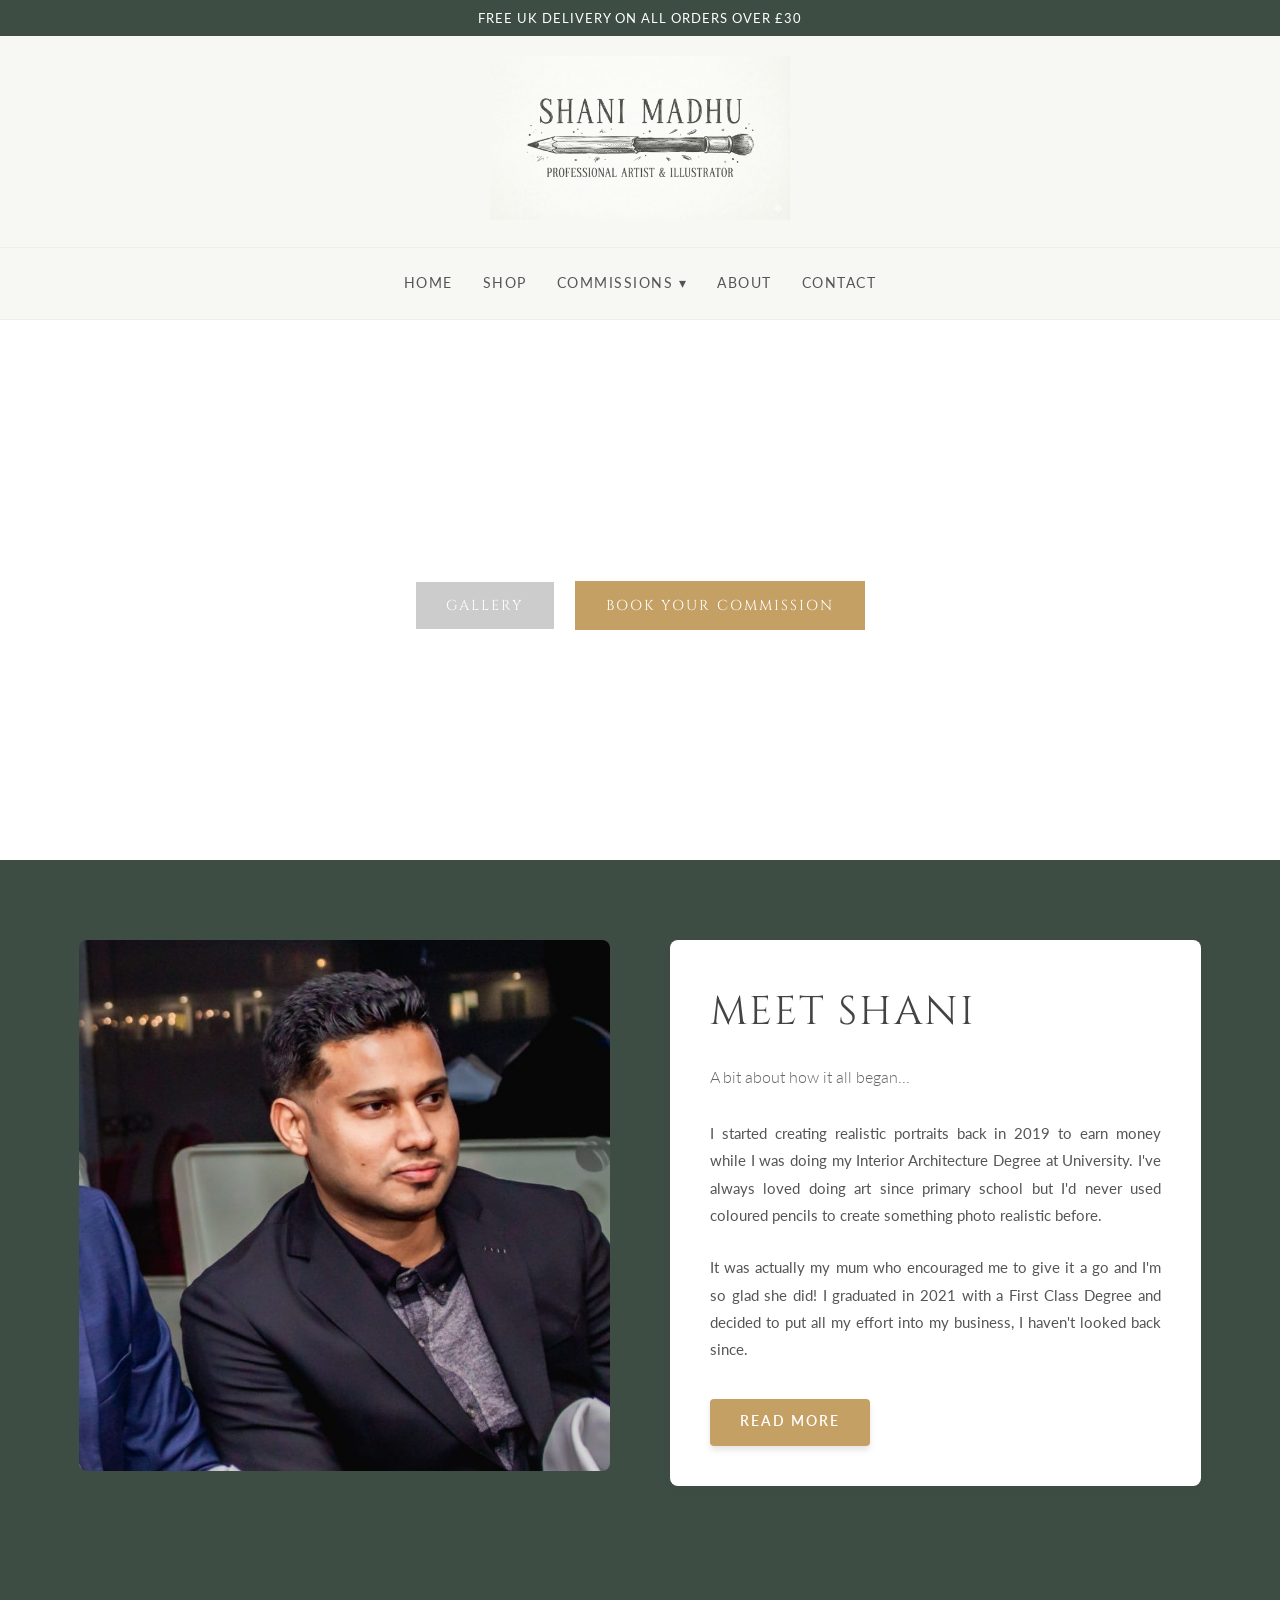
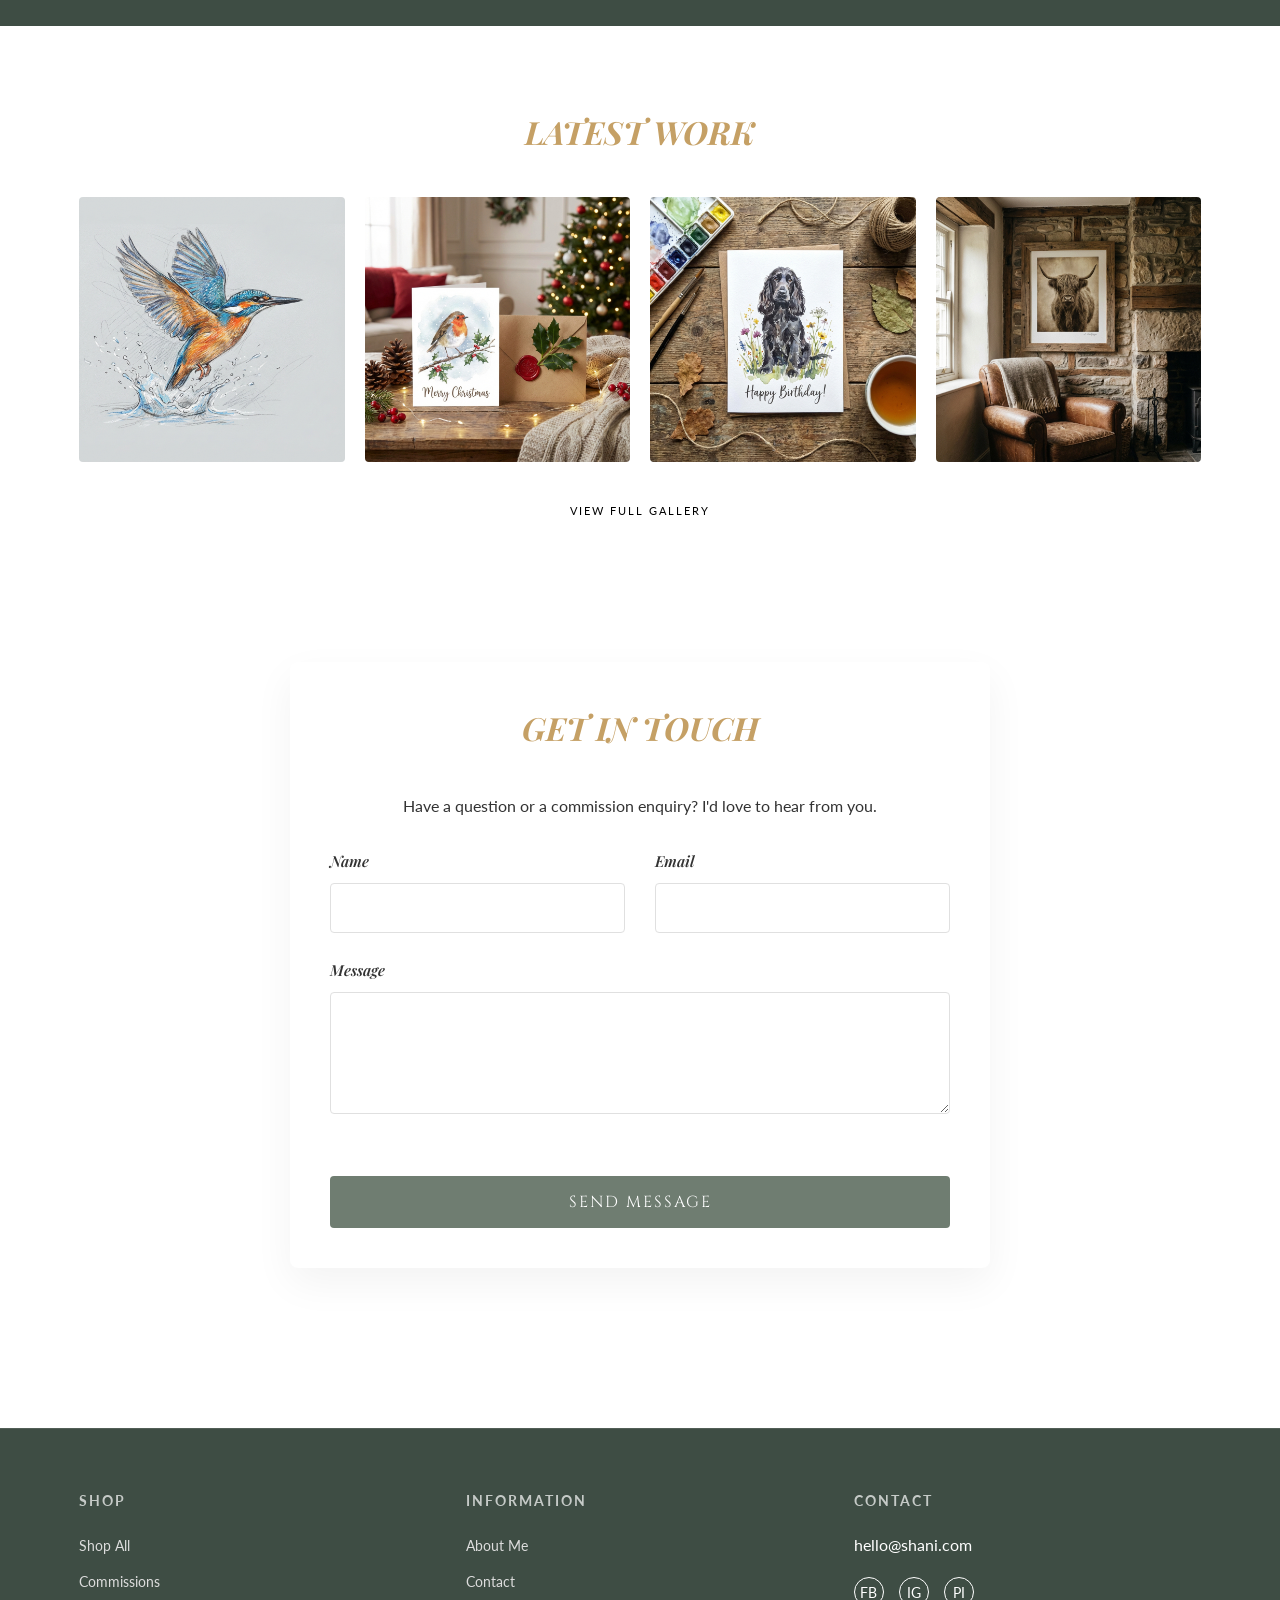
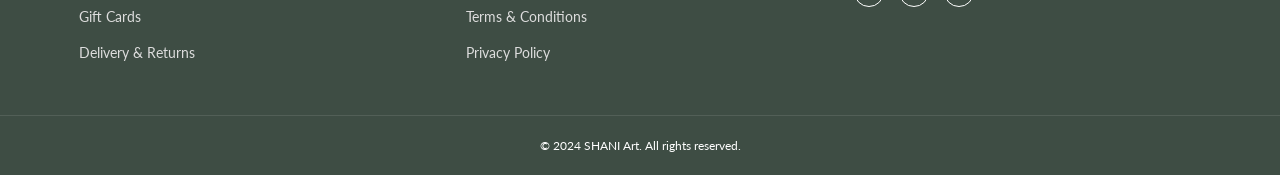
==== commit ca2876c0: "changed file update" ====
--- a/index.html
+++ b/index.html
@@ -31,7 +31,7 @@
                 <li>
                     <a href="#">Commissions ▾</a>
                     <ul>
-                        <li><a href="gallery.html">Portrait Gallery</a></li>
+                        <li><a href="gallery.html">Gallery</a></li>
                         <li><a href="commissions.html">Commission Details</a></li>
                     </ul>
                 </li>
@@ -47,8 +47,7 @@
                 <source src="assets/images/imp.mp4" type="video/mp4">
             </video>
             <div class="hero-content">
-                <p class="hero-greeting">Hello & welcome to a view into my little studio in the North East of England
-                </p>
+
                 <div class="hero-buttons">
                     <a href="gallery.html" class="btn-hero">GALLERY</a>
                     <a href="commissions.html" class="btn-hero btn-secondary">BOOK YOUR COMMISSION</a>
@@ -106,166 +105,74 @@
                     </div>
                 </div>
                 <div class="text-center" style="margin-top: 30px;">
-                    <a href="gallery.html" class="btn-text">VIEW FULL GALLERY</a>
+                    <a href="gallery.html" class="btn-text" style="
+    color: black;
+">VIEW FULL GALLERY</a>
                 </div>
             </div>
         </section>
-        <section class="commission-section">
-            <div class="container commission-container">
-                <div class="commission-image">
-                    <img src="assets/images/commission-example.png" alt="Framed Commission">
-                </div>
-                <div class="commission-content">
-                    <h2 class="h1">BOOK A COMMISSION</h2>
-                    <p>I am currently open for commission bookings for 2024!</p>
-                    <p>If you would like to book a slot, please have a read through my commission guide and get in
-                        touch.</p>
-                    <a href="about.html" class="btn-outline">FIND OUT MORE</a>
-                </div>
+        <section class="home-contact">
+            <div class="container container-narrow">
+                <h2 class="section-title text-center">GET IN TOUCH</h2>
+                <p class="text-center" style="margin-bottom: 30px;">
+                    Have a question or a commission enquiry? I'd love to hear from you.
+                </p>
+                <form class="contact-form">
+                    <div class="form-row">
+                        <div class="form-group">
+                            <label for="name">Name</label>
+                            <input type="text" id="name" name="name" required>
+                        </div>
+                        <div class="form-group">
+                            <label for="email">Email</label>
+                            <input type="email" id="email" name="email" required>
+                        </div>
+                    </div>
+                    <div class="form-group">
+                        <label for="message">Message</label>
+                        <textarea id="message" name="message" rows="5" required></textarea>
+                    </div>
+                    <div class="text-center">
+                        <button type="submit" class="btn-submit">SEND MESSAGE</button>
+                    </div>
+                </form>
             </div>
         </section>
 
-        <section class="categories-section">
-            <div class="container categories-grid">
-
-                <a href="gallery.html" class="category-card">
-                    <img src="assets/images/print-category.png" alt="Art Prints">
-                    <div class="category-overlay">
-                        <h3>ART PRINTS</h3>
-                        <span class="btn-text">SHOP NOW</span>
+        <footer class="main-footer">
+            <div class="container footer-grid">
+                <div class="footer-col">
+                    <h4>shop</h4>
+                    <ul>
+                        <li><a href="shop.html">Shop All</a></li>
+                        <li><a href="commissions.html">Commissions</a></li>
+                        <li><a href="#">Gift Cards</a></li>
+                        <li><a href="#">Delivery & Returns</a></li>
+                    </ul>
+                </div>
+                <div class="footer-col">
+                    <h4>information</h4>
+                    <ul>
+                        <li><a href="#">About Me</a></li>
+                        <li><a href="#">Contact</a></li>
+                        <li><a href="#">Terms & Conditions</a></li>
+                        <li><a href="#">Privacy Policy</a></li>
+                    </ul>
+                </div>
+                <div class="footer-col">
+                    <h4>contact</h4>
+                    <p>hello@shani.com</p>
+                    <div class="social-icons">
+                        <a href="#">FB</a>
+                        <a href="#">IG</a>
+                        <a href="#">PI</a>
                     </div>
-                </a>
-                <a href="commissions.html" class="category-card">
-                    <img src="assets/images/scribbles-category.png" alt="Scribbles">
-                    <div class="category-overlay">
-                        <h3>SCRIBBLES</h3>
-                        <span class="btn-text">SHOP NOW</span>
-                    </div>
-                </a>
-            </div>
-        </section>
-
-        <section class="shop-favourites">
-            <div class="container">
-                <h2 class="section-title text-center">SHOP FAVOURITES</h2>
-                <div class="shop-grid">
-                    <a href="#" class="shop-item">
-                        <img src="assets/images/shop-1.png" alt="Shop Item">
-                        <div class="shop-details">
-                            <span class="shop-subtitle">FRAMED PRINTS</span>
-                            <h4>Robin Illustration</h4>
-                            <span class="btn-bg">VIEW DETAILS</span>
-                        </div>
-                    </a>
-                    <a href="#" class="shop-item">
-                        <img src="assets/images/shop-2.png" alt="Shop Item">
-                        <div class="shop-details">
-                            <span class="shop-subtitle">HOMEWARE</span>
-                            <h4>Dog Coaster</h4>
-                            <span class="btn-bg">VIEW DETAILS</span>
-                        </div>
-                    </a>
-                    <a href="#" class="shop-item">
-                        <img src="assets/images/shop-3.png" alt="Shop Item">
-                        <div class="shop-details">
-                            <span class="shop-subtitle">PRINTS</span>
-                            <h4>Red Fox Print</h4>
-                            <span class="btn-bg">VIEW DETAILS</span>
-                        </div>
-                    </a>
                 </div>
             </div>
-        </section>
-
-        <section class="testimonial-section">
-            <div class="testimonial-content">
-                <div class="stars">★★★★★</div>
-                <blockquote>"Just amazing Lucy! You've done a perfect job drawing Jake, we love it!"</blockquote>
-                <cite>- SUSANNAH, LONDON</cite>
+            <div class="footer-bottom">
+                <p>&copy; 2024 SHANI Art. All rights reserved.</p>
             </div>
-        </section>
-
-        <section class="blog-section">
-            <div class="container">
-                <h2 class="section-title text-center">RECENT BLOG POSTS</h2>
-                <div class="blog-grid">
-                    <article class="blog-post">
-                        <div class="blog-image">
-                            <img src="assets/images/blog-post.png" alt="Father's Day">
-                            <div class="blog-date">
-                                <span class="day">16</span>
-                                <span class="month">JUN</span>
-                            </div>
-                        </div>
-                        <div class="blog-content">
-                            <h3>FATHER'S DAY</h3>
-                            <p>Father's Day is fast approaching! Have you got your gift sorted yet? If not, have a
-                                browse through my Father's Day collection.</p>
-                            <a href="#" class="btn-text">READ MORE</a>
-                        </div>
-                    </article>
-                </div>
-            </div>
-        </section>
-
-        <section class="misc-section">
-            <div class="container">
-                <h2>DID YOU KNOW I ALSO ILLUSTRATE?</h2>
-                <p>I also have a background in graphic design & illustration. If you have a project in mind, I'd love to
-                    hear from you!</p>
-                <a href="gallery.html" class="btn-outline">VIEW PORTFOLIO</a>
-            </div>
-        </section>
-
-
-
-        <section class="newsletter-section">
-            <div class="newsletter-box">
-                <i class="envelope-icon">✉</i>
-                <h3>SUBSCRIBE TO MY NEWSLETTER</h3>
-                <p>Sign up to receive updates, exclusive offers & sneak peeks of new work!</p>
-                <form class="newsletter-form">
-                    <input type="email" placeholder="Your email address">
-                    <button type="submit">SUBSCRIBE</button>
-                </form>
-            </div>
-        </section>
-    </main>
-
-    <footer class="main-footer">
-        <div class="container footer-grid">
-            <div class="footer-col">
-                <h4>shop</h4>
-                <ul>
-                    <li><a href="shop.html">Shop All</a></li>
-                    <li><a href="commissions.html">Commissions</a></li>
-                    <li><a href="#">Gift Cards</a></li>
-                    <li><a href="#">Delivery & Returns</a></li>
-                </ul>
-            </div>
-            <div class="footer-col">
-                <h4>information</h4>
-                <ul>
-                    <li><a href="#">About Me</a></li>
-                    <li><a href="#">Contact</a></li>
-                    <li><a href="#">Terms & Conditions</a></li>
-                    <li><a href="#">Privacy Policy</a></li>
-                </ul>
-            </div>
-            <div class="footer-col">
-                <h4>contact</h4>
-                <p>hello@shani.com</p>
-                <div class="social-icons">
-                    <a href="#">FB</a>
-                    <a href="#">IG</a>
-                    <a href="#">PI</a>
-                </div>
-            </div>
-        </div>
-        <div class="footer-bottom">
-            <p>&copy; 2024 SHANI Art. All rights reserved.</p>
-        </div>
-    </footer>
+        </footer>
 </body>
 
 </html>
--- a/style.css
+++ b/style.css
@@ -5,7 +5,7 @@
     /* Gold/Beige */
     --color-text-main: #333333;
     --color-text-light: #ffffff;
-    --color-bg-light: #f9f9f9;
+    --color-bg-light: #ffffff;
     --font-heading: 'Cinzel', serif;
     --font-subheading: 'Playfair Display', serif;
     --font-body: 'Lato', sans-serif;
@@ -91,7 +91,7 @@
     /* Distinct rounded corners */
     overflow: hidden;
     aspect-ratio: 1/1;
-    background-color: #f4f4f4;
+    background-color: #ffffff;
 }
 
 .product-image img {
@@ -223,6 +223,7 @@
 .logo-container {
     text-align: center;
     padding: 30px 0;
+    background-color: #f7f8f3;
 }
 
 .logo {
@@ -314,7 +315,7 @@
 }
 
 .main-nav ul ul li a:hover {
-    background-color: #f9f9f9;
+    background-color: #ffffff;
     color: var(--color-secondary);
 }
 
@@ -382,7 +383,7 @@
         min-width: 100%;
         left: 0;
         top: 0;
-        background-color: #f9f9f9;
+        background-color: #ffffff;
         display: none;
         /* Collapsed by default on mobile? Or just show all? Let's show all for simplicity or toggle */
         padding: 0;
@@ -400,7 +401,7 @@
     height: 60vh;
     /* Reduced height to show 'About' teasingly */
     min-height: 500px;
-    background-color: #f7f8f3;
+    background-color: #ffffff;
     /* Fallback color */
     position: relative;
     display: flex;
@@ -1302,7 +1303,7 @@
 
 /* Pricing Table */
 .pricing-section {
-    background-color: #f7f7f7;
+    background-color: #ffffff;
     padding: 60px 20px;
     text-align: center;
     margin-bottom: 60px;
@@ -1417,7 +1418,7 @@
 
 .product-gallery {
     flex: 1;
-    background-color: #f9f9f9;
+    background-color: #ffffff;
 }
 
 .product-gallery img {
@@ -1586,7 +1587,6 @@
     flex-direction: column;
     gap: 30px;
 }
-}
 
 /* =========================================
    Updated Commission Styles 
@@ -1767,12 +1767,12 @@
 }
 
 .pricing-table tr:hover td {
-    background-color: #fafafa;
+    background-color: #ffffff;
 }
 
 /* Info Box */
 .info-box {
-    background: #fdfdfd;
+    background: #ffffff;
     padding: 30px;
     border-left: 4px solid var(--color-primary);
     margin-top: 40px;
@@ -1817,7 +1817,7 @@
 
 /* Policies */
 .policies-section {
-    background-color: #f8f8f8;
+    background-color: #ffffff;
     padding: 60px 40px;
     border-radius: 8px;
     margin-bottom: 60px;
@@ -1837,7 +1837,7 @@
 }
 
 .commission-cta {
-    background: linear-gradient(45deg, #f4f4f4, #fff);
+    background: #ffffff;
     padding: 80px;
     border: 1px solid #eee;
 }
@@ -1939,7 +1939,7 @@
     width: 100%;
     padding: 15px;
     border: 1px solid #e0e0e0;
-    background: #f9f9f9;
+    background: #ffffff;
     font-family: 'Lato', sans-serif;
     font-size: 0.95rem;
     border-radius: 4px;
@@ -1973,7 +1973,7 @@
     display: flex;
     flex-direction: column;
     gap: 12px;
-    background: #fafafa;
+    background: #ffffff;
     padding: 15px;
     border-radius: 4px;
 }
@@ -2057,7 +2057,7 @@
 .logo-container {
     text-align: center;
     padding: 20px 0;
-    background-color: #f7f8f3;
+    background-color: #f7f8f3
     /* User specified off-white */
 }
 
@@ -2139,7 +2139,7 @@
 }
 
 .meet-text-col {
-    background-color: #f7f8f3;
+    background-color: #ffffff;
     /* Matches header background */
     padding: 40px;
     border-radius: 8px;
@@ -2188,4 +2188,72 @@
     .meet-hero h1 {
         font-size: 2.5rem;
     }
+
+    /* Commissions Responsiveness */
+    .process-steps {
+        flex-direction: column;
+        align-items: center;
+        gap: 20px;
+    }
+
+    .step-divider {
+        width: 80%;
+        height: 1px;
+        margin: 10px 0;
+    }
+
+    .info-grid {
+        grid-template-columns: 1fr;
+        gap: 30px;
+    }
+
+    .info-image-grid {
+        order: -1;
+        /* Move images above text on mobile */
+    }
+
+    .pricing-table-container {
+        overflow-x: auto;
+        -webkit-overflow-scrolling: touch;
+    }
+
+    .pricing-table th,
+    .pricing-table td {
+        padding: 15px 10px;
+        font-size: 0.9rem;
+    }
+
+    .step-title {
+        font-size: 1.5rem;
+    }
+
+    .commission-hero h1 {
+        font-size: 2.5rem;
+        letter-spacing: 4px;
+    }
+
+    .policies-section {
+        padding: 40px 20px;
+    }
+
+    .commission-cta {
+        padding: 40px 20px;
+    }
+}
+
+@media (max-width: 480px) {
+    .commission-hero h1 {
+        font-size: 2rem;
+    }
+
+    .pricing-table th,
+    .pricing-table td {
+        padding: 12px 8px;
+        font-size: 0.85rem;
+    }
+}
+
+.home-contact {
+    padding: 80px 0;
+    background-color: #fff;
 }
